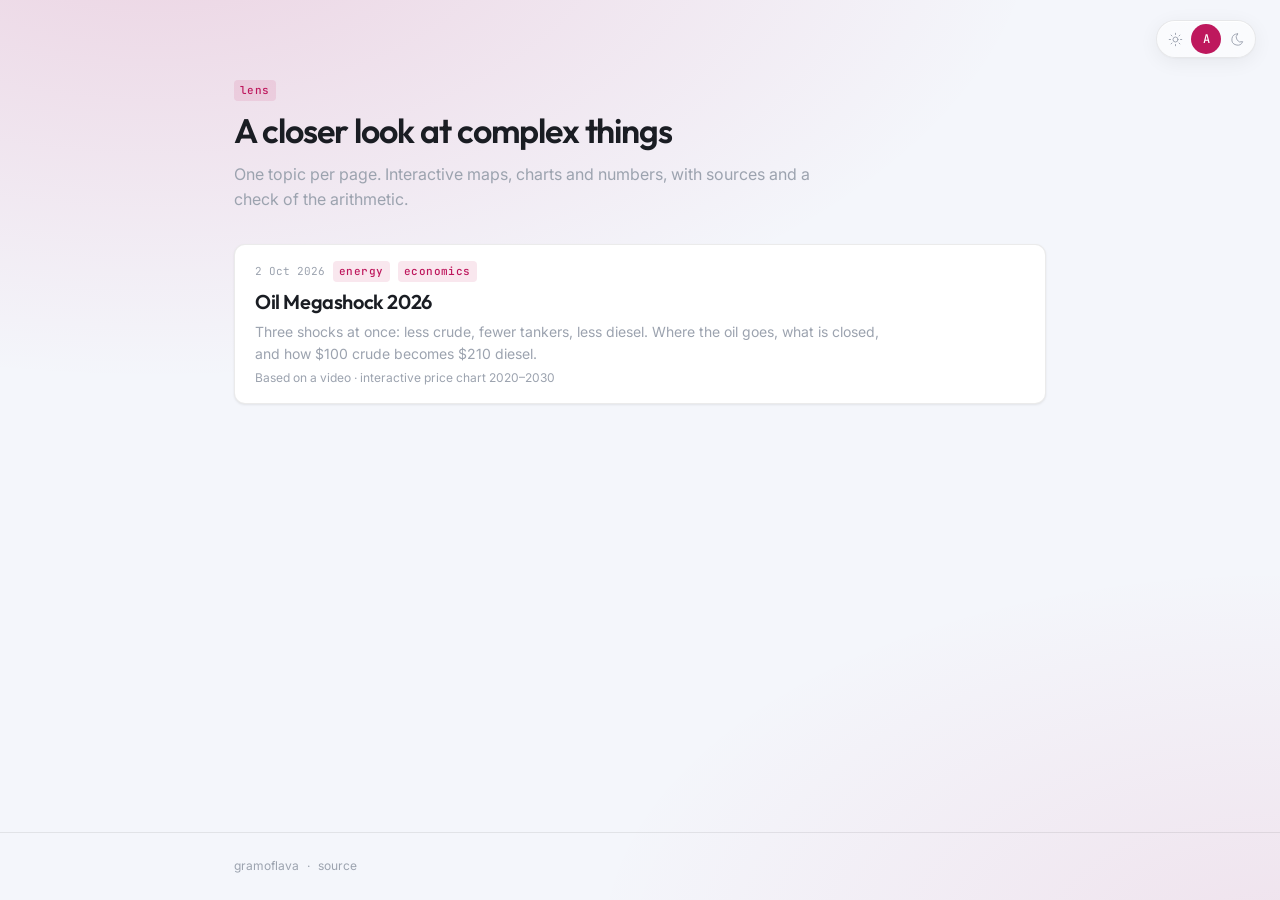
==== index.html @ 9ac38fe0 "feat: start lens with oil megashock 2026" ====
<!DOCTYPE html>
<html lang="en" data-accent="lens">

<head>
  <meta charset="UTF-8">
  <meta name="viewport" content="width=device-width, initial-scale=1.0">
  <meta name="color-scheme" content="light dark">
  <meta name="description" content="Interactive one-page breakdowns of complex topics">
  <meta property="og:title" content="lens · gramoflava">
  <meta property="og:description" content="Interactive one-page breakdowns of complex topics">
  <meta property="og:url" content="https://lens.gramoflava.xyz">
  <title>lens.gramoflava.xyz</title>
  <link rel="icon" href="favicon.svg" type="image/svg+xml">

  <script>
    (function () {
      var t = null;
      try { t = localStorage.getItem('theme'); } catch (e) { }
      if (t === 'light') document.documentElement.classList.add('theme-light');
      else if (t === 'dark') document.documentElement.classList.add('theme-dark');
    })();
  </script>

  <link rel="preconnect" href="https://fonts.googleapis.com">
  <link rel="preconnect" href="https://fonts.gstatic.com" crossorigin>
  <link
    href="https://fonts.googleapis.com/css2?family=Inter:wght@400;500;600&amp;family=JetBrains+Mono:wght@400;500&amp;family=Outfit:wght@400;500;600&amp;display=swap"
    rel="stylesheet">
  <link rel="stylesheet" href="gramofdesign/gramof.css">
  <link rel="stylesheet" href="lens.css">
  <script defer src="gramofdesign/theme.js"></script>
</head>

<body>

  <div class="theme-wrap">
    <div class="segmented segmented--icon" role="group" aria-label="Color theme" data-theme-switch>
      <button class="segmented__btn" type="button" data-theme="light" aria-label="Light" title="Light" aria-pressed="false">
        <svg class="icon" viewBox="0 0 24 24" aria-hidden="true">
          <circle cx="12" cy="12" r="4"></circle>
          <path d="M6.343 17.657l-1.414 1.414M6.343 6.343L4.929 4.929M17.657 6.343l1.414 -1.414M17.657 17.657l1.414 1.414M12 20v2M12 2v2M20 12h2M2 12h2"></path>
        </svg>
      </button>
      <button class="segmented__btn" type="button" data-theme="auto" aria-label="Auto" title="Auto" aria-pressed="false">
        <span>A</span>
      </button>
      <button class="segmented__btn" type="button" data-theme="dark" aria-label="Dark" title="Dark" aria-pressed="false">
        <svg class="icon" viewBox="0 0 24 24" aria-hidden="true">
          <path d="M12 3h.393a7.5 7.5 0 0 0 7.92 12.446A9 9 0 1 1 12 2.992z"></path>
        </svg>
      </button>
    </div>
  </div>

  <header class="hero">
    <div class="container">
      <span class="tag">lens</span>
      <h1>A closer look at complex things</h1>
      <p class="lede">One topic per page. Interactive maps, charts and numbers, with sources and a check of the arithmetic.</p>
    </div>
  </header>

  <main class="container">
    <!--
      Add a new page: put the .html file in the repo root,
      then copy one <li> below and put it at the top (newest first).
    -->
    <ol class="entries">
      <li>
        <a class="entry solid" href="oilmegashock26.html">
          <span class="entry__meta">
            <time datetime="2026-10-02">2 Oct 2026</time>
            <span class="tag">energy</span>
            <span class="tag">economics</span>
          </span>
          <span class="entry__title">Oil Megashock 2026</span>
          <span class="entry__desc">Three shocks at once: less crude, fewer tankers, less diesel. Where the oil goes, what is closed, and how $100 crude becomes $210 diesel.</span>
          <span class="entry__src">Based on a video · interactive price chart 2020–2030</span>
        </a>
      </li>
    </ol>
  </main>

  <footer class="site-footer">
    <div class="container">
      <a href="https://whois.gramoflava.xyz">gramoflava</a>
      <span>·</span>
      <a href="https://github.com/gramoflava/lens">source</a>
    </div>
  </footer>

</body>

</html>
---- gramofdesign/gramof.css ----
/* ============================================================================
   gramof design — shared design language
   One family, five products. Shared bones, per-project accent hue.

   Bones derive from whois (cleanest light/dark story).
   Glass surfaces derive from novaos, calmed for everyday use.
   Chart tokens derive from grainofrain.

   Usage:
     <link rel="stylesheet" href="gramofdesign/gramof.css">
     <html data-accent="grainofrain">        <- picks the accent hue
     <html class="theme-dark">               <- explicit theme (see theme.js)
   ========================================================================== */

/* ── Reset ───────────────────────────────────────────────────────────────── */

*, *::before, *::after { box-sizing: border-box; margin: 0; padding: 0; }

html {
  -webkit-font-smoothing: antialiased;
  -moz-osx-font-smoothing: grayscale;
}

/* ── Tokens: scale, type, motion (theme-independent) ─────────────────────── */

:root {
  /* Type */
  --font-sans:    'Inter', -apple-system, BlinkMacSystemFont, 'Segoe UI', sans-serif;
  --font-display: 'Outfit', 'Inter', -apple-system, sans-serif;
  --font-mono: 'JetBrains Mono', ui-monospace, SFMono-Regular, Menlo, monospace;

  --text-2xs: 10px;
  --text-xs:  11px;
  --text-sm:  12px;
  --text-md:  14px;   /* base — one density across all five projects */
  --text-lg:  16px;
  --text-xl:  20px;
  --text-2xl: 26px;
  --text-3xl: 34px;

  --leading-tight: 1.2;
  --leading-body:  1.55;

  /* Space — 4px grid */
  --space-1: 4px;
  --space-2: 8px;
  --space-3: 10px;   /* 1b: the workspace gap */
  --space-4: 16px;
  --space-5: 20px;
  --space-6: 24px;
  --space-8: 32px;
  --space-10: 40px;
  --space-12: 48px;

  /* Content widths */
  --content-narrow: 860px;
  --content-wide: 1140px;

  /* Radius */
  --radius-none: 0;
  --radius-xs:   4px;
  --radius-sm:   7px;
  --radius-md:   11px;   /* cards inside panels (lg - 5) */
  --radius-lg:   16px;   /* panels, glass chrome */
  --radius-xl:   22px;
  --radius-pill: 999px;

  /* Motion */
  --ease-out:    cubic-bezier(0.16, 1, 0.3, 1);
  --ease-smooth: cubic-bezier(0.4, 0, 0.2, 1);
  --ease-spring: cubic-bezier(0.175, 0.885, 0.32, 1.275);
  --dur-fast: 120ms;
  --dur-base: 200ms;
  --dur-slow: 200ms;

  /* Glass — the single knob. Tools use --blur-panel; novaos raises it. */
  --blur-panel: 40px;
  --blur-bar:   40px;

  /* Chart categorical palette — verbatim from grainofrain, theme-agnostic */
  --chart-1: #1E88E5;
  --chart-2: #FB8C00;
  --chart-3: #8E24AA;
  --chart-4: #00ACC1;
  --chart-5: #E53935;
  --chart-6: #43A047;
  --chart-7: #F9A825;
  --chart-8: #3949AB;
  --chart-temp-max: #EF5350;
  --chart-temp-mean: #0D47A1;
  --chart-temp-min: #1E88E5;
  --chart-norm: #616161;

  /* Canvas annotation palette. The eight family colours are aliases so
     glassbox boxes and data charts speak the same colour language. */
  --palette-grey:    #8e8e93;
  --palette-red:     var(--chart-5);
  --palette-crimson: #c9184a;
  --palette-rose:    #f4718b;
  --palette-pink:    #ff2d92;
  --palette-fuchsia: #d926d9;
  --palette-purple:  var(--chart-3);
  --palette-violet:  #7b61ff;
  --palette-indigo:  var(--chart-8);
  --palette-blue:    var(--chart-1);
  --palette-azure:   #2f80ed;
  --palette-sky:     #56ccf2;
  --palette-cyan:    var(--chart-4);
  --palette-teal:    #14b8a6;
  --palette-emerald: #10b981;
  --palette-green:   var(--chart-6);
  --palette-lime:    #8bc34a;
  --palette-olive:   #7a8b3c;
  --palette-yellow:  var(--chart-7);
  --palette-amber:   #ffb020;
  --palette-orange:  var(--chart-2);
  --palette-coral:   #ff7a5c;
  --palette-sienna:  #c1653a;
  --palette-brown:   #8b5e34;
  --palette-sand:    #c2a37a;
  --palette-khaki:   #9a8c5c;
  --palette-mint:    #6ee7b7;
  --palette-plum:    #8e4585;
  --palette-mauve:   #b08bbb;
  --palette-slate:   #64748b;
  --palette-steel:   #4a6572;
  --palette-denim:   #3b5a86;
  --palette-ink:     #2c2c54;
}

/* ── Tokens: light theme (default) ───────────────────────────────────────── */

:root,
html.theme-light {
  color-scheme: light;

  --bg:            #f4f6fb;
  --bg-alt:        #f0f2f6;
  --surface:       #ffffff;
  --surface-sunk:  rgba(0, 0, 0, 0.03);

  /* Glass: translucent surface + backdrop-filter + specular top edge */
  --glass:         rgba(255, 255, 255, 0.55);
  --glass-hover:   rgba(255, 255, 255, 0.78);
  --glass-active:  rgba(255, 255, 255, 0.94);
  --glass-edge:    inset 0 1px 0 rgba(255, 255, 255, 0.95);

  --line:          rgba(0, 0, 0, 0.08);
  --line-strong:   rgba(0, 0, 0, 0.14);

  --text:           #1a1d23;
  --text-secondary: #4b5563;
  --text-muted:     #9ca3af;
  --text-on-accent: #ffffff;

  --shadow-sm:    0 1px 3px rgba(0, 0, 0, 0.05), 0 1px 2px rgba(0, 0, 0, 0.03);
  --shadow-md:    0 4px 20px rgba(0, 0, 0, 0.06), 0 1px 2px rgba(0, 0, 0, 0.03);
  --shadow-lg:    0 12px 40px rgba(0, 0, 0, 0.10), 0 2px 6px rgba(0, 0, 0, 0.04);
  --shadow-hover: 0 8px 28px rgba(0, 0, 0, 0.11), 0 2px 6px rgba(0, 0, 0, 0.05);

  --danger:  #d70015;
  --warn:    #b25000;
  --success: #0f7b3d;

  --chart-grid:       rgba(0, 0, 0, 0.06);
  --chart-axis:       #cbd5e1;
  --chart-axis-label: #64748b;
  --tooltip-bg:       #ffffff;
  --tooltip-line:     #e2e8f0;
  --tooltip-text:     #0f172a;
}

/* ── Tokens: dark theme ──────────────────────────────────────────────────── */

@media (prefers-color-scheme: dark) {
  :root:not(.theme-light):not(.theme-dark) {
    color-scheme: dark;

    --bg:            #0b0d12;
    --bg-alt:        #101318;
    --surface:       #161921;
    --surface-sunk:  rgba(255, 255, 255, 0.05);

    --glass:         rgba(20, 23, 31, 0.50);
    --glass-hover:   rgba(30, 34, 44, 0.72);
    --glass-active:  rgba(38, 43, 55, 0.88);
    --glass-edge:    inset 0 1px 0 rgba(255, 255, 255, 0.08);

    --line:          rgba(255, 255, 255, 0.08);
    --line-strong:   rgba(255, 255, 255, 0.16);

    --text:           #e8eaf0;
    --text-secondary: #9ca3af;
    --text-muted:     #6b7280;
    --text-on-accent: #ffffff;

    --shadow-sm:    0 1px 3px rgba(0, 0, 0, 0.35);
    --shadow-md:    0 4px 20px rgba(0, 0, 0, 0.42);
    --shadow-lg:    0 12px 40px rgba(0, 0, 0, 0.55);
    --shadow-hover: 0 8px 28px rgba(0, 0, 0, 0.5);

    --danger:  #ff453a;
    --warn:    #ffa53a;
    --success: #30d158;

    --chart-grid:       rgba(255, 255, 255, 0.07);
    --chart-axis:       #334155;
    --chart-axis-label: #9ca3af;
    --tooltip-bg:       #1c1f27;
    --tooltip-line:     #333a48;
    --tooltip-text:     #e8eaf0;
  }
}

html.theme-dark {
  color-scheme: dark;

  --bg:            #0b0d12;
  --bg-alt:        #101318;
  --surface:       #161921;
  --surface-sunk:  rgba(255, 255, 255, 0.05);

  --glass:         rgba(20, 23, 31, 0.50);
  --glass-hover:   rgba(30, 34, 44, 0.72);
  --glass-active:  rgba(38, 43, 55, 0.88);
  --glass-edge:    inset 0 1px 0 rgba(255, 255, 255, 0.08);

  --line:          rgba(255, 255, 255, 0.08);
  --line-strong:   rgba(255, 255, 255, 0.16);

  --text:           #e8eaf0;
  --text-secondary: #9ca3af;
  --text-muted:     #6b7280;
  --text-on-accent: #ffffff;

  --shadow-sm:    0 1px 3px rgba(0, 0, 0, 0.35);
  --shadow-md:    0 4px 20px rgba(0, 0, 0, 0.42);
  --shadow-lg:    0 12px 40px rgba(0, 0, 0, 0.55);
  --shadow-hover: 0 8px 28px rgba(0, 0, 0, 0.5);

  --danger:  #ff453a;
  --warn:    #ffa53a;
  --success: #30d158;

  --chart-grid:       rgba(255, 255, 255, 0.07);
  --chart-axis:       #334155;
  --chart-axis-label: #9ca3af;
  --tooltip-bg:       #1c1f27;
  --tooltip-line:     #333a48;
  --tooltip-text:     #e8eaf0;
}

/* ── Accent hues ─────────────────────────────────────────────────────────────
   Shared bones, distinct accent per product. Every hue sits at the same
   perceptual lightness/chroma so components behave identically across sites.
   -------------------------------------------------------------------------- */

:root                      { --accent: #2563eb; --accent-hover: #1d4ed8; }
:root[data-accent='whois']       { --accent: #2563eb; --accent-hover: #1d4ed8; }
:root[data-accent='grainofrain'] { --accent: #0d7d74; --accent-hover: #0a6560; }
:root[data-accent='glassbox']    { --accent: #6d3ce0; --accent-hover: #5b2fc4; }
:root[data-accent='hexports']    { --accent: #c2410c; --accent-hover: #9f3509; }
:root[data-accent='novaos']      { --accent: #4f46e5; --accent-hover: #4338ca; }

@media (prefers-color-scheme: dark) {
  :root:not(.theme-light):not(.theme-dark)                      { --accent: #3b82f6; --accent-hover: #60a5fa; }
  :root:not(.theme-light):not(.theme-dark)[data-accent='whois']       { --accent: #3b82f6; --accent-hover: #60a5fa; }
  :root:not(.theme-light):not(.theme-dark)[data-accent='grainofrain'] { --accent: #2dd4bf; --accent-hover: #5eead4; }
  :root:not(.theme-light):not(.theme-dark)[data-accent='glassbox']    { --accent: #a78bfa; --accent-hover: #c4b5fd; }
  :root:not(.theme-light):not(.theme-dark)[data-accent='hexports']    { --accent: #fb923c; --accent-hover: #fdba74; }
  :root:not(.theme-light):not(.theme-dark)[data-accent='novaos']      { --accent: #818cf8; --accent-hover: #a5b4fc; }
}

html.theme-dark                      { --accent: #3b82f6; --accent-hover: #60a5fa; }
html.theme-dark[data-accent='whois']       { --accent: #3b82f6; --accent-hover: #60a5fa; }
html.theme-dark[data-accent='grainofrain'] { --accent: #2dd4bf; --accent-hover: #5eead4; }
html.theme-dark[data-accent='glassbox']    { --accent: #a78bfa; --accent-hover: #c4b5fd; }
html.theme-dark[data-accent='hexports']    { --accent: #fb923c; --accent-hover: #fdba74; }
html.theme-dark[data-accent='novaos']      { --accent: #818cf8; --accent-hover: #a5b4fc; }

/* Derived accent washes — always in terms of the live --accent. */
:root {
  --accent-soft:  color-mix(in srgb, var(--accent) 10%, transparent);
  --accent-mid:   color-mix(in srgb, var(--accent) 18%, transparent);
  --accent-ring:  color-mix(in srgb, var(--accent) 28%, transparent);
}

/* ── Base ────────────────────────────────────────────────────────────────── */

/* Accent wash — 1b. A static, two-lobe accent haze so glass has something to
   refract. No animation: the cosmos (expressive tier) is the only moving one. */
body {
  background-image:
    radial-gradient(120% 90% at 12% -10%, var(--wash-1), transparent 58%),
    radial-gradient(90% 70% at 100% 105%, var(--wash-2), transparent 60%);
  background-attachment: fixed;
}

:root, html.theme-light {
  --wash-1: color-mix(in srgb, var(--accent) 16%, transparent);
  --wash-2: color-mix(in srgb, var(--accent) 9%, transparent);
}
@media (prefers-color-scheme: dark) {
  :root:not(.theme-light):not(.theme-dark) {
    --wash-1: color-mix(in srgb, var(--accent) 20%, transparent);
    --wash-2: color-mix(in srgb, var(--accent) 12%, transparent);
  }
}
html.theme-dark {
  --wash-1: color-mix(in srgb, var(--accent) 20%, transparent);
  --wash-2: color-mix(in srgb, var(--accent) 12%, transparent);
}

body {
  font-family: var(--font-sans);
  font-size: var(--text-md);
  line-height: var(--leading-body);
  color: var(--text);
  background-color: var(--bg);
  transition: background var(--dur-base) ease, color var(--dur-base) ease;
}

a { color: var(--accent); text-decoration: none; }
a:hover { color: var(--accent-hover); text-decoration: underline; }

h1, .h1 { font-family: var(--font-display); font-size: var(--text-2xl); font-weight: 600; letter-spacing: -0.03em; line-height: var(--leading-tight); }
h2, .h2 { font-family: var(--font-display); font-size: var(--text-xl); font-weight: 600; letter-spacing: -0.02em; line-height: var(--leading-tight); }
h3, .h3 { font-family: var(--font-display); font-size: var(--text-lg); font-weight: 600; letter-spacing: -0.01em; }

.eyebrow {
  font-family: var(--font-mono);
  font-size: var(--text-xs);
  font-weight: 500;
  text-transform: uppercase;
  letter-spacing: 0.08em;
  color: var(--text-muted);
}

.hint  { font-size: var(--text-sm); color: var(--text-muted); line-height: 1.5; }
.mono  { font-family: var(--font-mono); }

/* Monospace accent tag — from whois, the family's signature label */
.tag {
  display: inline-block;
  font-family: var(--font-mono);
  font-size: var(--text-xs);
  font-weight: 500;
  letter-spacing: 0.04em;
  color: var(--accent);
  background: var(--accent-soft);
  padding: 0.2em 0.55em;
  border-radius: var(--radius-xs);
  white-space: nowrap;
}

/* ── Surfaces ────────────────────────────────────────────────────────────── */

/* .glass — the family's primary container. Panels, cards, bars, dialogs. */
.glass {
  background: var(--glass);
  border: 1px solid var(--line);
  border-radius: var(--radius-lg);
  box-shadow: var(--shadow-md), var(--glass-edge);
  backdrop-filter: blur(var(--blur-panel)) saturate(1.4);
  -webkit-backdrop-filter: blur(var(--blur-panel)) saturate(1.4);
}

/* .solid — opaque card for content that sits *inside* a glass panel.
   Never stack glass on glass; nest solid inside glass. */
.solid {
  background: var(--surface);
  border: 1px solid var(--line);
  border-radius: var(--radius-md);
  box-shadow: var(--shadow-sm);
}

.sunk {
  background: var(--surface-sunk);
  border-radius: var(--radius-md);
}

/* ── App shell: glass top bar + optional glass side inspector ────────────── */

.app {
  height: 100dvh;
  display: flex;
  flex-direction: column;
  overflow: hidden;
}

.appbar {
  flex: 0 0 auto;
  display: flex;
  align-items: center;
  gap: var(--space-2);
  padding: var(--space-2) var(--space-3);
  background: var(--glass);
  border-bottom: 1px solid var(--line);
  box-shadow: var(--glass-edge);
  backdrop-filter: blur(var(--blur-bar)) saturate(1.4);
  -webkit-backdrop-filter: blur(var(--blur-bar)) saturate(1.4);
  flex-wrap: wrap;
  z-index: 100;
}

.brand {
  display: flex;
  align-items: center;
  gap: var(--space-2);
  font-weight: 600;
  font-size: var(--text-md);
  letter-spacing: -0.02em;
  margin-right: var(--space-1);
}

.appbar__sep    { width: 1px; height: 20px; background: var(--line-strong); margin: 0 2px; }
.appbar__spacer { flex: 1 1 auto; }

.workspace {
  flex: 1 1 auto;
  display: grid;
  grid-template-columns: minmax(0, 1fr) 340px;
  gap: var(--space-3);
  padding: var(--space-3);
  min-height: 0;
}

.workspace--plain { grid-template-columns: minmax(0, 1fr); }

.stage { display: flex; flex-direction: column; gap: var(--space-2); min-width: 0; min-height: 0; }

.inspector {
  background: var(--glass);
  border: 1px solid var(--line);
  border-radius: var(--radius-lg);
  box-shadow: var(--shadow-md), var(--glass-edge);
  backdrop-filter: blur(var(--blur-panel)) saturate(1.4);
  -webkit-backdrop-filter: blur(var(--blur-panel)) saturate(1.4);
  overflow-y: auto;
  min-height: 0;
  padding: var(--space-2);
}

/* ── Responsive: tablet ──────────────────────────────────────────────────────
   The inspector stops being a column and becomes the next thing down the page.
   -------------------------------------------------------------------------- */

@media (max-width: 900px) {
  .app { height: auto; min-height: 100dvh; overflow: visible; }
  .workspace { grid-template-columns: minmax(0, 1fr); }
  .stage { min-height: 52dvh; }
  .inspector { overflow: visible; min-height: 0; }
}

/* ── Responsive: phone ───────────────────────────────────────────────────────
   Three moves, in order of importance:
     1. the app bar splits into an identity row and a scrolling control row
     2. mode switching leaves the bar and becomes a bottom tab bar
     3. the inspector becomes a bottom sheet
   -------------------------------------------------------------------------- */

@media (max-width: 640px) {
  .appbar {
    padding: var(--space-2) var(--space-3);
    gap: var(--space-2);
    position: sticky;
    top: 0;
  }
  .appbar__sep { display: none; }
  .workspace { padding: var(--space-2); gap: var(--space-2); }

  /* Anything the bar can shed on a phone */
  .hide-narrow { display: none !important; }
  .only-narrow { display: revert; }

  /* Stage grows, page scrolls */
  .stage { min-height: 46dvh; }

  /* Inspector as a sheet, pinned to the bottom of the viewport */
  .inspector--sheet {
    position: fixed;
    left: 0; right: 0; bottom: 0;
    z-index: 200;
    max-height: 72dvh;
    overflow-y: auto;
    border-radius: var(--radius-xl) var(--radius-xl) 0 0;
    border-left: 0; border-right: 0; border-bottom: 0;
    box-shadow: var(--shadow-lg), var(--glass-edge);
    padding-bottom: max(var(--space-4), env(safe-area-inset-bottom));
    transform: translateY(calc(100% - 52px));
    transition: transform var(--dur-slow) var(--ease-out);
  }
  .inspector--sheet[data-open] { transform: translateY(0); }
  .inspector--sheet::before {
    content: '';
    position: sticky;
    top: 0;
    display: block;
    width: 38px; height: 4px;
    margin: 6px auto 10px;
    border-radius: var(--radius-pill);
    background: var(--line-strong);
  }

  /* Two-up stat grids instead of four */
  .stat { padding: var(--space-2); }
  .stat__value { font-size: var(--text-lg); }
}

.only-narrow { display: none; }

/* Horizontal scroller for toolbars and segmented rows that can't wrap.
   Wrap the row, don't restyle it. */
.scroller {
  display: flex;
  align-items: center;
  gap: var(--space-2);
  min-width: 0;
  overflow-x: auto;
  overscroll-behavior-x: contain;
  scrollbar-width: none;
  -webkit-overflow-scrolling: touch;
  margin: 0 calc(-1 * var(--space-3));
  padding: 0 var(--space-3);
}
.scroller::-webkit-scrollbar { display: none; }
.scroller > * { flex: 0 0 auto; }

/* Bottom tab bar — replaces in-bar mode segments on phones.
   Glass, like the top bar; icons over labels; safe-area aware. */
.tabbar {
  position: fixed;
  left: 0; right: 0; bottom: 0;
  z-index: 190;
  display: none;
  align-items: stretch;
  background: var(--glass);
  border-top: 1px solid var(--line);
  box-shadow: var(--glass-edge);
  backdrop-filter: blur(var(--blur-bar)) saturate(1.4);
  -webkit-backdrop-filter: blur(var(--blur-bar)) saturate(1.4);
  padding-bottom: env(safe-area-inset-bottom);
}
.tabbar__btn {
  flex: 1 1 0;
  min-height: 52px;
  display: flex;
  flex-direction: column;
  align-items: center;
  justify-content: center;
  gap: 3px;
  padding: 6px 2px;
  border: 0;
  background: transparent;
  color: var(--text-muted);
  font-size: var(--text-xs);
  font-weight: 500;
  cursor: pointer;
  transition: color var(--dur-fast) ease;
}
.tabbar__btn[aria-current='page'],
.tabbar__btn.is-active { color: var(--accent); }
.tabbar__btn svg { width: 21px; height: 21px; stroke: currentColor; stroke-width: 1.5; stroke-linecap: round; stroke-linejoin: round; fill: none; }

@media (max-width: 640px) {
  .tabbar { display: flex; }
  /* Room for the tab bar plus a collapsed sheet handle */
  .app { padding-bottom: 104px; }
}

/* Touch: nothing smaller than 44px gets tapped */
@media (hover: none) and (pointer: coarse) {
  .btn, .btn--icon { min-height: 44px; }
  .btn--icon { width: 44px; }
  .segmented__btn { min-height: 44px; padding: 0.5em 1.1em; }
  .segmented--icon .segmented__btn { width: 44px; height: 44px; }
  .switch, .check { min-height: 44px; }
  .switch__track { width: 46px; height: 28px; }
  .switch__track::after { width: 22px; height: 22px; }
  .switch input:checked + .switch__track::after { transform: translateX(18px); }
  .check__box { width: 21px; height: 21px; }
  .check--radio .check__box::after { left: 5.5px; top: 5.5px; width: 8px; height: 8px; }
  .check__box::after { left: 6px; top: 2.5px; width: 6px; height: 11px; }
  .acc > summary { min-height: 44px; padding: 13px 8px; }
  .input, select,
  input[type='text'], input[type='number'], input[type='date'], input[type='search'] {
    min-height: 44px;
  }
  input[type='range'] { height: 44px; }
  input[type='range']::-webkit-slider-thumb { width: 22px; height: 22px; margin-top: -10px; }
}

/* Content pages (whois): the wash and type scale down, nothing else changes */
@media (max-width: 640px) {
  h1, .h1 { font-size: var(--text-xl); }
  dialog {
    max-width: none;
    width: 100vw;
    max-height: 100dvh;
    margin: 0;
    border-radius: 0;
    border: 0;
  }
  .toast { left: var(--space-3); right: var(--space-3); transform: translateY(8px); max-width: none; }
  .toast.is-shown { transform: translateY(0); }
}

/* ── Buttons ─────────────────────────────────────────────────────────────── */

button, select, input, textarea { font: inherit; color: var(--text); }

.btn {
  display: inline-flex;
  align-items: center;
  justify-content: center;
  gap: 6px;
  min-height: 30px;
  padding: 5px 12px;
  border: 1px solid var(--line-strong);
  border-radius: var(--radius-sm);
  background: var(--surface);
  color: var(--text);
  font-size: var(--text-md);
  font-weight: 500;
  cursor: pointer;
  white-space: nowrap;
  transition: background var(--dur-fast) ease, border-color var(--dur-fast) ease,
              box-shadow var(--dur-fast) ease, transform var(--dur-fast) ease;
}
.btn:hover   { background: var(--glass-hover); border-color: var(--line-strong); }
.btn:active  { transform: translateY(0.5px); }
.btn:focus-visible { outline: none; border-color: var(--accent); box-shadow: 0 0 0 3px var(--accent-ring); }

.btn--primary { background: var(--accent); border-color: transparent; color: var(--text-on-accent); }
.btn--primary:hover { background: var(--accent-hover); }

.btn--quiet { background: transparent; border-color: transparent; color: var(--text-secondary); }
.btn--quiet:hover { background: var(--surface-sunk); color: var(--text); }

.btn--danger { color: var(--danger); }
.btn--danger:hover { background: color-mix(in srgb, var(--danger) 10%, transparent); }

.btn--icon { padding: 0; width: 30px; min-height: 30px; }
.btn[disabled] { opacity: 0.4; cursor: default; }

/* ── Segmented control — the family's core "switch" ──────────────────────────
   Also the theme switch (light / auto / dark), verbatim from whois.
   -------------------------------------------------------------------------- */

.segmented {
  display: inline-flex;
  align-items: center;
  gap: 2px;
  padding: 3px;
  background: var(--surface);
  border: 1px solid var(--line);
  border-radius: var(--radius-pill);
  box-shadow: var(--shadow-sm);
}

.segmented__btn {
  min-height: 30px;
  font-family: var(--font-mono);
  font-size: var(--text-sm);
  font-weight: 500;
  letter-spacing: 0.03em;
  line-height: 1.4;
  color: var(--text-muted);
  background: transparent;
  border: none;
  border-radius: var(--radius-pill);
  padding: 0.34em 0.9em;
  cursor: pointer;
  white-space: nowrap;
  transition: color var(--dur-fast), background var(--dur-fast);
}
.segmented__btn:hover { color: var(--text); }
.segmented__btn[aria-pressed='true'],
.segmented__btn.is-active { background: var(--accent); color: var(--text-on-accent); }
.segmented__btn:focus-visible { outline: none; box-shadow: 0 0 0 3px var(--accent-ring); }

/* Square variant for in-toolbar mode switches */
.segmented--square { border-radius: var(--radius-sm); }
.segmented--square .segmented__btn { border-radius: var(--radius-xs); font-family: var(--font-sans); }

/* Icon variant — the theme switch collapses to sun / A / moon.
   Same three segments, same aria-pressed contract, ~102px instead of ~190px. */
.segmented--icon { gap: 1px; }
.segmented--icon .segmented__btn {
  display: inline-flex;
  align-items: center;
  justify-content: center;
  width: 30px; height: 30px;
  padding: 0;
  letter-spacing: 0;
}
.segmented--icon .segmented__btn svg {
  width: 15px; height: 15px;
  stroke: currentColor;
  stroke-width: 1.5;
  stroke-linecap: round;
  stroke-linejoin: round;
  fill: none;
  display: block;
}
/* "A" for auto — a glyph, not a picture of one */
.segmented--icon .segmented__btn span { font-size: var(--text-sm); font-weight: 500; line-height: 1; }

/* ── Toggle switch ───────────────────────────────────────────────────────── */

.switch { min-height: 30px; display: inline-flex; align-items: center; gap: var(--space-2); cursor: pointer; }
.switch input { position: absolute; opacity: 0; width: 0; height: 0; }

.switch__track {
  position: relative;
  width: 38px; height: 22px;
  flex: 0 0 auto;
  background: var(--surface-sunk);
  border: 1px solid var(--line-strong);
  border-radius: var(--radius-pill);
  transition: background var(--dur-base) var(--ease-out), border-color var(--dur-base) var(--ease-out);
}
.switch__track::after {
  content: '';
  position: absolute;
  top: 2px; left: 2px;
  width: 16px; height: 16px;
  background: var(--surface);
  border-radius: 50%;
  box-shadow: var(--shadow-sm);
  transition: transform var(--dur-base) var(--ease-spring);
}
.switch input:checked + .switch__track { background: var(--accent); border-color: transparent; }
.switch input:checked + .switch__track::after { transform: translateX(16px); background: #fff; }
.switch input:focus-visible + .switch__track { box-shadow: 0 0 0 3px var(--accent-ring); }
.switch__label { font-size: var(--text-md); color: var(--text); }

/* ── Checkbox & radio ────────────────────────────────────────────────────── */

.check { min-height: 30px; display: inline-flex; align-items: center; gap: var(--space-2); cursor: pointer; }
.check input { position: absolute; opacity: 0; width: 0; height: 0; }

.check__box {
  width: 17px; height: 17px;
  flex: 0 0 auto;
  border: 1.5px solid var(--line-strong);
  border-radius: var(--radius-xs);
  background: var(--surface);
  position: relative;
  transition: background var(--dur-fast), border-color var(--dur-fast);
}
.check--radio .check__box { border-radius: 50%; }

.check__box::after {
  content: '';
  position: absolute;
  opacity: 0;
  transition: opacity var(--dur-fast) ease;
}
.check__box::after {
  left: 4.5px; top: 1.5px;
  width: 5px; height: 9px;
  border-right: 2px solid #fff;
  border-bottom: 2px solid #fff;
  transform: rotate(40deg);
}
.check--radio .check__box::after {
  left: 4px; top: 4px;
  width: 7px; height: 7px;
  border: 0; border-radius: 50%;
  background: #fff;
  transform: none;
}
.check input:checked + .check__box { background: var(--accent); border-color: transparent; }
.check input:checked + .check__box::after { opacity: 1; }
.check input:focus-visible + .check__box { box-shadow: 0 0 0 3px var(--accent-ring); }

/* ── Inputs ──────────────────────────────────────────────────────────────── */

.field { display: flex; flex-direction: column; gap: var(--space-1); }
.field > label {
  font-size: var(--text-sm);
  font-weight: 500;
  color: var(--text-secondary);
  display: flex; align-items: baseline; gap: var(--space-1);
}
.field__key { font-family: var(--font-mono); font-size: var(--text-2xs); opacity: 0.7; margin-left: auto; }

.input, select, textarea,
input[type='text'], input[type='number'], input[type='date'], input[type='search'] {
  width: 100%;
  padding: 6px 9px;
  border: 1px solid var(--line-strong);
  border-radius: var(--radius-sm);
  background: var(--surface-sunk);
  color: var(--text);
  outline: none;
  transition: background var(--dur-fast), border-color var(--dur-fast), box-shadow var(--dur-fast);
}
.input:focus, select:focus, textarea:focus,
input[type='text']:focus, input[type='number']:focus, input[type='date']:focus, input[type='search']:focus {
  background: var(--surface);
  border-color: var(--accent);
  box-shadow: 0 0 0 3px var(--accent-ring);
}
textarea { resize: vertical; min-height: 60px; line-height: 1.45; }
select { width: auto; background: var(--surface); }

/* Range */
input[type='range'] {
  -webkit-appearance: none;
  appearance: none;
  width: 100%;
  height: 30px;
  background: transparent;
  cursor: pointer;
}
input[type='range']::-webkit-slider-runnable-track {
  height: 4px;
  border-radius: 2px;
  background: var(--surface-sunk);
  border: 1px solid var(--line);
}
input[type='range']::-webkit-slider-thumb {
  -webkit-appearance: none;
  appearance: none;
  margin-top: -7px;
  width: 16px; height: 16px;
  border-radius: 50%;
  background: var(--surface);
  border: 1.5px solid var(--accent);
  box-shadow: var(--shadow-sm);
}
input[type='range']::-moz-range-track {
  height: 4px; border-radius: 2px;
  background: var(--surface-sunk); border: 1px solid var(--line);
}
input[type='range']::-moz-range-thumb {
  width: 15px; height: 15px; border-radius: 50%;
  background: var(--surface); border: 1.5px solid var(--accent);
}
.range-ticks {
  display: flex; justify-content: space-between;
  font-family: var(--font-mono);
  font-size: var(--text-2xs);
  color: var(--text-muted);
}

/* ── Accordion disclosure (glassbox's inspector pattern) ─────────────────── */

.acc { border-bottom: 1px solid var(--line); }
.acc:last-child { border-bottom: 0; }

.acc > summary {
  cursor: pointer;
  padding: 9px 8px;
  font-family: var(--font-display);
  font-weight: 600;
  font-size: var(--text-md);
  list-style: none;
  display: flex;
  align-items: center;
  gap: 7px;
  user-select: none;
  border-radius: var(--radius-sm);
}
.acc > summary:hover { background: var(--surface-sunk); }
.acc > summary::-webkit-details-marker { display: none; }
.acc > summary::before {
  content: '';
  width: 5px; height: 5px;
  flex: 0 0 auto;
  margin-left: 2px;
  border-right: 1.5px solid var(--text-muted);
  border-bottom: 1.5px solid var(--text-muted);
  transform: rotate(-45deg);
  transition: transform var(--dur-fast) ease;
}
.acc[open] > summary::before { transform: rotate(45deg); }
.acc__body { padding: 2px 8px 12px; display: flex; flex-direction: column; gap: var(--space-3); }

.count {
  margin-left: auto;
  font-family: var(--font-mono);
  font-size: var(--text-2xs);
  font-weight: 500;
  color: var(--text-muted);
  background: var(--surface-sunk);
  border-radius: var(--radius-pill);
  padding: 1px 7px;
}

/* ── Icons ───────────────────────────────────────────────────────────────────
   Tabler Icons everywhere (24px grid, 1.5 stroke, currentColor).
   novaos keeps its custom geometric set for app marks only.
   -------------------------------------------------------------------------- */

.icon {
  width: 18px; height: 18px;
  flex: 0 0 auto;
  stroke: currentColor;
  stroke-width: 1.5;
  stroke-linecap: round;
  stroke-linejoin: round;
  fill: none;
}
.icon--sm { width: 15px; height: 15px; }
.icon--lg { width: 22px; height: 22px; }
.icon--xl { width: 28px; height: 28px; }

/* ── Dialog ──────────────────────────────────────────────────────────────── */

dialog {
  border: 1px solid var(--line-strong);
  border-radius: var(--radius-xl);
  background: var(--surface);
  color: var(--text);
  box-shadow: var(--shadow-lg);
  padding: 0;
  max-width: 520px;
  width: calc(100vw - 40px);
}
dialog::backdrop { background: rgba(0, 0, 0, 0.35); backdrop-filter: blur(4px); }
.dlg__head { padding: 16px 18px 0; font-weight: 600; font-size: var(--text-lg); letter-spacing: -0.02em; }
.dlg__body { padding: 12px 18px; display: flex; flex-direction: column; gap: var(--space-3); }
.dlg__foot { padding: 12px 18px 16px; display: flex; gap: var(--space-2); justify-content: flex-end; align-items: center; }

/* ── Toast ───────────────────────────────────────────────────────────────── */

.toast {
  position: fixed;
  bottom: 18px; left: 50%;
  transform: translateX(-50%) translateY(8px);
  padding: 8px 16px;
  border-radius: var(--radius-pill);
  background: var(--glass);
  border: 1px solid var(--line-strong);
  box-shadow: var(--shadow-md), var(--glass-edge);
  backdrop-filter: blur(var(--blur-panel));
  -webkit-backdrop-filter: blur(var(--blur-panel));
  opacity: 0;
  pointer-events: none;
  transition: opacity var(--dur-base) ease, transform var(--dur-base) var(--ease-out);
  z-index: 1000;
}
.toast.is-shown { opacity: 1; transform: translateX(-50%) translateY(0); }
.toast.is-error { border-color: var(--danger); color: var(--danger); }

/* ── Stats table (from grainofrain) ──────────────────────────────────────────
   Dense metric readout for the inspector. One label column plus one value
   column per entity. Labels carry the metric's tooltip; values are mono and
   right-aligned so units line up down the column.
   -------------------------------------------------------------------------- */

.stats { display: flex; flex-direction: column; gap: var(--space-2); }
.stats__head,
.stats__row {
  display: grid;
  grid-template-columns: auto repeat(var(--stats-cols, 1), 1fr);
  align-items: baseline;
  gap: var(--space-2);
}
.stats__head {
  padding: 0 8px 6px;
  border-bottom: 1px solid var(--line);
}
.stats__head span:not(:first-child) {
  font-size: var(--text-sm);
  font-weight: 600;
  text-align: right;
}
.stats__row {
  padding: 4px 8px;
  border-radius: var(--radius-xs);
}
/* Zebra, not rules — 16 rows of hairlines is noise */
.stats__row:nth-child(even) { background: var(--surface-sunk); }
.stats__label {
  font-family: var(--font-mono);
  font-size: var(--text-xs);
  color: var(--text-secondary);
  min-width: 74px;
}
.stats__value {
  font-family: var(--font-mono);
  font-size: var(--text-sm);
  text-align: right;
}
.stats__note { font-family: var(--font-mono); font-size: var(--text-xs); color: var(--text-muted); padding: 2px 8px 0; }

/* Value columns tint to their series colour in the header only, so the table
   stays readable while still keying to the chart. */
.stats__head .is-c1 { color: var(--chart-1); }
.stats__head .is-c2 { color: var(--chart-2); }
.stats__head .is-c3 { color: var(--chart-3); }

/* ── Paired export: copy and download always travel together ─────────────────
   RULE: anywhere the user can download an image, they can also copy it to the
   clipboard. Copy comes first (it is the more common intent), download second.
   Use .btn-pair for a segmented pair of icon buttons, or two .btn siblings
   when the actions need labels.
   -------------------------------------------------------------------------- */

.btn-pair {
  display: inline-flex;
  align-items: center;
  gap: 1px;
  padding: 3px;
  background: var(--surface);
  border: 1px solid var(--line);
  border-radius: var(--radius-md);
}
.btn-pair > button {
  display: inline-flex;
  align-items: center;
  justify-content: center;
  gap: 6px;
  min-width: 32px;
  min-height: 30px;
  padding: 0 8px;
  border: 0;
  border-radius: var(--radius-sm);
  background: transparent;
  color: var(--text-secondary);
  font-size: var(--text-sm);
  font-weight: 500;
  cursor: pointer;
  transition: background var(--dur-fast) ease, color var(--dur-fast) ease;
}
.btn-pair > button:hover { background: var(--surface-sunk); color: var(--text); }
.btn-pair > button:focus-visible { outline: none; box-shadow: 0 0 0 3px var(--accent-ring); }

@media (hover: none) and (pointer: coarse) {
  .btn-pair > button { min-width: 44px; min-height: 44px; }
}

/* ── Stat card (from hexports) ───────────────────────────────────────────── */

.stat {
  background: var(--surface);
  border: 1px solid var(--line);
  border-radius: var(--radius-md);
  box-shadow: var(--shadow-sm);
  padding: var(--space-3);
  display: flex; flex-direction: column; gap: 2px;
}
.stat__label { font-family: var(--font-mono); font-size: var(--text-xs); text-transform: uppercase; letter-spacing: 0.06em; color: var(--text-muted); }
.stat__value { font-family: var(--font-display); font-size: var(--text-xl); font-weight: 600; letter-spacing: -0.02em; color: var(--text); }
.stat__delta { font-size: var(--text-sm); color: var(--text-secondary); }

/* ── Expressive tier: novaos only ───────────────────────────────────────────
   Same tokens, dialled up. Set on <html data-tier="expressive">.
   Nothing else in the family opts in.
   -------------------------------------------------------------------------- */

:root[data-tier='expressive'] {
  --font-sans: 'Outfit', 'Inter', -apple-system, sans-serif;
  --dur-slow: 380ms;
  --blur-panel: 56px;
  --blur-bar:   56px;
  --radius-lg:  20px;
  --radius-xl:  26px;
  --glass:        rgba(20, 20, 25, 0.40);
  --glass-hover:  rgba(30, 30, 35, 0.50);
  --glass-active: rgba(40, 40, 45, 0.60);
  --shadow-lg: 0 20px 60px rgba(0, 0, 0, 0.7);
}
:root[data-tier='expressive'].theme-light {
  --glass:        rgba(255, 255, 255, 0.55);
  --glass-hover:  rgba(255, 255, 255, 0.72);
  --glass-active: rgba(255, 255, 255, 0.90);
}
@media (prefers-color-scheme: light) {
  :root[data-tier='expressive']:not(.theme-light):not(.theme-dark) {
    --glass:        rgba(255, 255, 255, 0.55);
    --glass-hover:  rgba(255, 255, 255, 0.72);
    --glass-active: rgba(255, 255, 255, 0.90);
  }
}

/* The cosmos replaces the static wash entirely. */
:root[data-tier='expressive'] body { background-image: none; }

/* Cosmic backdrop — expressive tier only. Mount <div class="cosmos"> first
   in <body>. Every other project uses a flat --bg. */
.cosmos { position: fixed; inset: 0; z-index: 0; overflow: hidden; pointer-events: none; background: var(--bg);
  -webkit-mask-image: radial-gradient(ellipse at center, black 40%, transparent 95%);
          mask-image: radial-gradient(ellipse at center, black 40%, transparent 95%); }
.cosmos__blob { position: absolute; filter: blur(120px); opacity: 0.5; border-radius: 50%;
  animation: cosmos-drift 20s infinite alternate var(--ease-smooth); }
.cosmos__blob--1 { width: 60vw; height: 60vw; background: var(--accent); top: -10vw; left: -10vw; }
.cosmos__blob--2 { width: 50vw; height: 50vw; background: #ec4899; bottom: -10vw; right: -10vw; animation-delay: -5s; }
.cosmos__blob--3 { width: 40vw; height: 40vw; background: #10b981; top: 30vh; left: 30vw; animation-delay: -10s; }
@keyframes cosmos-drift {
  0%   { transform: translate(0, 0) scale(1); }
  50%  { transform: translate(10vw, 5vh) scale(1.1); }
  100% { transform: translate(-5vw, 15vh) scale(0.9); }
}
.theme-light .cosmos__blob { opacity: 0.26; }
@media (prefers-color-scheme: light) {
  :root:not(.theme-dark) .cosmos__blob { opacity: 0.26; }
}

/* ── Reduced motion ──────────────────────────────────────────────────────── */

@media (prefers-reduced-motion: reduce) {
  *, *::before, *::after {
    animation-duration: 0.01ms !important;
    animation-iteration-count: 1 !important;
    transition-duration: 0.01ms !important;
  }
}
---- lens.css ----
/* lens — index layout on top of gramof design */

/* Accent. Move these lines into gramofdesign/gramof.css (accent block) when lens joins the family list. */
:root[data-accent='lens'] { --accent: #be185d; --accent-hover: #9d174d; }
@media (prefers-color-scheme: dark) {
  :root:not(.theme-light):not(.theme-dark)[data-accent='lens'] { --accent: #f472b6; --accent-hover: #f9a8d4; }
}
html.theme-dark[data-accent='lens'] { --accent: #f472b6; --accent-hover: #f9a8d4; }

body { min-height: 100dvh; display: flex; flex-direction: column; }

.container {
  width: 100%;
  max-width: var(--content-narrow);
  margin-inline: auto;
  padding-inline: var(--space-6);
}

.theme-wrap {
  position: fixed;
  top: var(--space-5);
  right: var(--space-6);
  z-index: 100;
}
.theme-wrap .segmented {
  background: var(--glass);
  box-shadow: var(--shadow-md), var(--glass-edge);
  backdrop-filter: blur(var(--blur-bar)) saturate(1.4);
  -webkit-backdrop-filter: blur(var(--blur-bar)) saturate(1.4);
}

.hero { padding-block: 80px var(--space-8); }
.hero .container { display: flex; flex-direction: column; gap: var(--space-3); align-items: flex-start; }
.hero h1 { font-size: var(--text-3xl); text-wrap: balance; }
.lede { color: var(--text-muted); font-size: var(--text-lg); max-width: 60ch; }

main { flex: 1; padding-bottom: var(--space-12); }

.entries { list-style: none; display: grid; gap: var(--space-3); }

.entry {
  display: grid;
  gap: var(--space-1);
  padding: var(--space-4) var(--space-5);
  color: inherit;
  text-decoration: none;
  transition: border-color var(--dur-fast) ease, transform var(--dur-fast) ease;
}
.entry:hover { border-color: var(--accent); }
.entry:focus-visible { outline: none; box-shadow: 0 0 0 3px var(--accent-ring); }
.entry__meta { display: flex; flex-wrap: wrap; gap: var(--space-2); align-items: center; font-family: var(--font-mono); font-size: var(--text-xs); color: var(--text-muted); }
.entry__title { font-family: var(--font-display); font-size: var(--text-xl); font-weight: 600; letter-spacing: -0.02em; }
.entry:hover .entry__title { color: var(--accent); }
.entry__desc { color: var(--text-muted); max-width: 70ch; }
.entry__src { font-size: var(--text-sm); color: var(--text-muted); }

.site-footer { border-top: 1px solid var(--line); padding-block: var(--space-6); font-size: var(--text-sm); color: var(--text-muted); }
.site-footer .container { display: flex; gap: var(--space-2); }
.site-footer a { color: inherit; }
.site-footer a:hover { color: var(--accent); }

@media (max-width: 560px) {
  .hero { padding-top: 72px; }
  .hero h1 { font-size: var(--text-2xl); }
  .container { padding-inline: var(--space-4); }
}
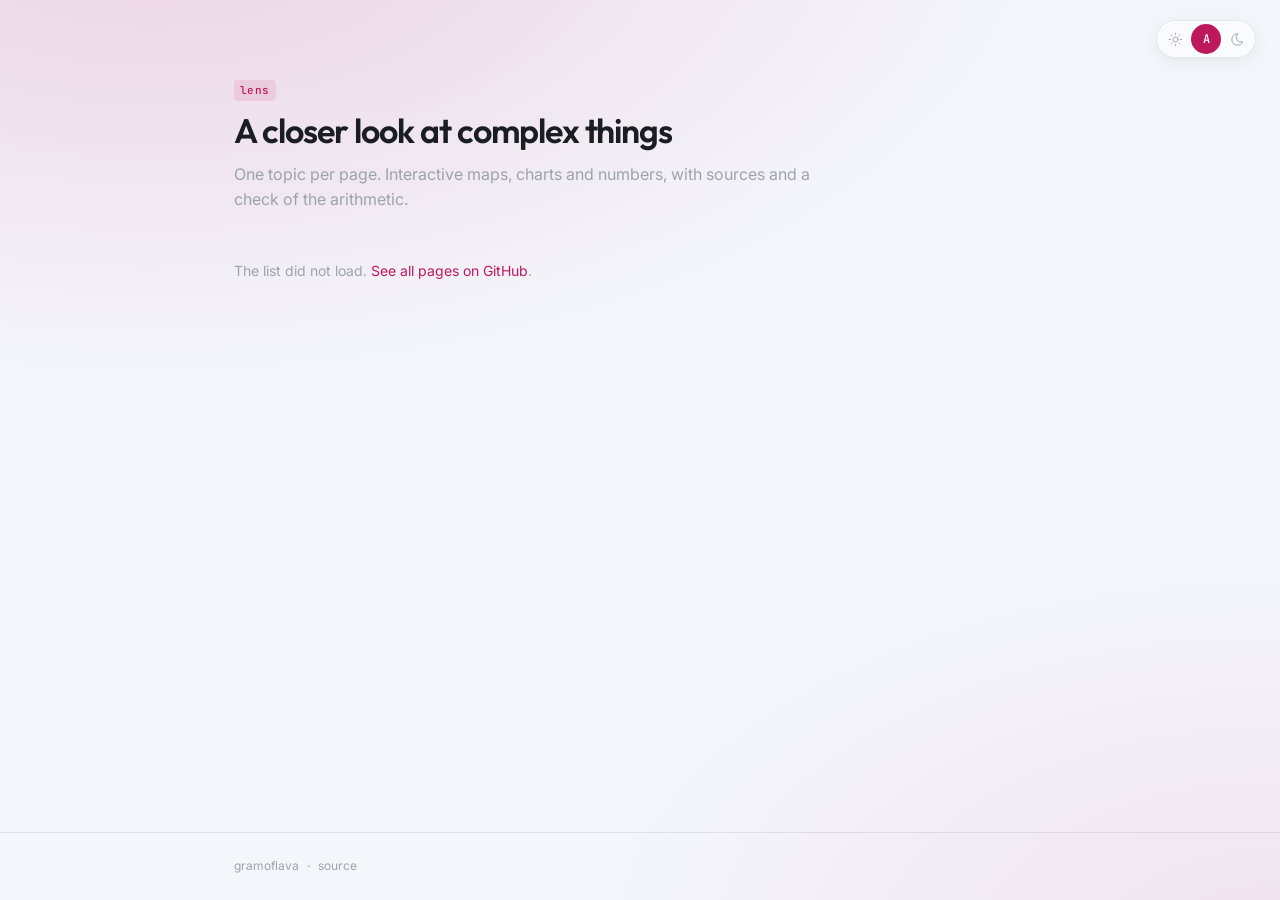
==== commit a6ec42e8: "feat: build index from pages in the repo" ====
--- a/index.html
+++ b/index.html
@@ -62,24 +62,105 @@
 
   <main class="container">
     <!--
-      Add a new page: put the .html file in the repo root,
-      then copy one <li> below and put it at the top (newest first).
+      The list builds itself: every *.html in the repo root except index.html.
+      Each page supplies its own card through <head>:
+        <title>Name · lens</title>
+        <meta name="description" content="…">
+        <meta name="date" content="YYYY-MM-DD">
+        <meta name="keywords" content="tag, tag">
     -->
-    <ol class="entries">
-      <li>
-        <a class="entry solid" href="oilmegashock26.html">
-          <span class="entry__meta">
-            <time datetime="2026-10-02">2 Oct 2026</time>
-            <span class="tag">energy</span>
-            <span class="tag">economics</span>
-          </span>
-          <span class="entry__title">Oil Megashock 2026</span>
-          <span class="entry__desc">Three shocks at once: less crude, fewer tankers, less diesel. Where the oil goes, what is closed, and how $100 crude becomes $210 diesel.</span>
-          <span class="entry__src">Based on a video · interactive price chart 2020–2030</span>
-        </a>
-      </li>
+    <ol class="entries" id="entries" aria-live="polite">
+      <li class="state"><span class="tag">loading…</span></li>
     </ol>
   </main>
+
+  <script>
+    (function () {
+      var REPO = 'gramoflava/lens', BRANCH = 'main', CACHE = 'lens:pages:v1', TTL = 10 * 60 * 1000;
+      var list = document.getElementById('entries');
+
+      function esc(s) {
+        return String(s).replace(/&/g, '&amp;').replace(/</g, '&lt;').replace(/>/g, '&gt;').replace(/"/g, '&quot;');
+      }
+      function meta(doc, name) {
+        var m = doc.querySelector('meta[name="' + name + '"]');
+        return m ? m.getAttribute('content').trim() : '';
+      }
+      function fmtDate(iso) {
+        var d = new Date(iso + 'T12:00:00');
+        return isNaN(d) ? '' : d.toLocaleDateString('en-GB', { day: 'numeric', month: 'short', year: 'numeric' });
+      }
+
+      function readCache() {
+        try {
+          var c = JSON.parse(sessionStorage.getItem(CACHE));
+          return c && Date.now() - c.t < TTL ? c.pages : null;
+        } catch (e) { return null; }
+      }
+      function writeCache(pages) {
+        try { sessionStorage.setItem(CACHE, JSON.stringify({ t: Date.now(), pages: pages })); } catch (e) { }
+      }
+
+      function listFiles() {
+        return fetch('https://api.github.com/repos/' + REPO + '/contents/?ref=' + BRANCH, {
+          headers: { Accept: 'application/vnd.github+json' }
+        }).then(function (r) {
+          if (!r.ok) throw new Error('GitHub API ' + r.status);
+          return r.json();
+        }).then(function (items) {
+          return items
+            .filter(function (it) { return it.type === 'file' && /\.html$/i.test(it.name) && it.name !== 'index.html'; })
+            .map(function (it) { return it.name; });
+        });
+      }
+
+      function readPage(file) {
+        return fetch(file, { cache: 'no-cache' })
+          .then(function (r) { if (!r.ok) throw new Error(r.status); return r.text(); })
+          .then(function (html) {
+            var doc = new DOMParser().parseFromString(html, 'text/html');
+            var title = (doc.title || file).replace(/\s*·\s*lens\s*$/i, '');
+            return {
+              file: file,
+              title: title,
+              desc: meta(doc, 'description'),
+              date: meta(doc, 'date'),
+              tags: meta(doc, 'keywords').split(',').map(function (s) { return s.trim(); }).filter(Boolean)
+            };
+          })
+          .catch(function () { return { file: file, title: file.replace(/\.html$/i, ''), desc: '', date: '', tags: [] }; });
+      }
+
+      function render(pages) {
+        if (!pages.length) {
+          list.innerHTML = '<li class="state"><span class="tag">no pages yet</span></li>';
+          return;
+        }
+        pages.sort(function (a, b) { return (b.date || '').localeCompare(a.date || '') || a.title.localeCompare(b.title); });
+        list.innerHTML = pages.map(function (p) {
+          var date = p.date ? '<time datetime="' + esc(p.date) + '">' + esc(fmtDate(p.date)) + '</time>' : '';
+          var tags = p.tags.map(function (t) { return '<span class="tag">' + esc(t) + '</span>'; }).join('');
+          return '<li><a class="entry solid" href="' + esc(p.file) + '">' +
+            '<span class="entry__meta">' + date + tags + '</span>' +
+            '<span class="entry__title">' + esc(p.title) + '</span>' +
+            (p.desc ? '<span class="entry__desc">' + esc(p.desc) + '</span>' : '') +
+            '</a></li>';
+        }).join('');
+      }
+
+      function fail() {
+        list.innerHTML = '<li class="state">The list did not load. ' +
+          '<a href="https://github.com/' + REPO + '">See all pages on GitHub</a>.</li>';
+      }
+
+      var cached = readCache();
+      if (cached) { render(cached); return; }
+      listFiles()
+        .then(function (files) { return Promise.all(files.map(readPage)); })
+        .then(function (pages) { writeCache(pages); render(pages); })
+        .catch(fail);
+    })();
+  </script>
 
   <footer class="site-footer">
     <div class="container">
--- a/lens.css
+++ b/lens.css
@@ -38,6 +38,9 @@
 
 .entries { list-style: none; display: grid; gap: var(--space-3); }
 
+.state { color: var(--text-muted); padding-block: var(--space-4); }
+.state a { color: var(--accent); }
+
 .entry {
   display: grid;
   gap: var(--space-1);
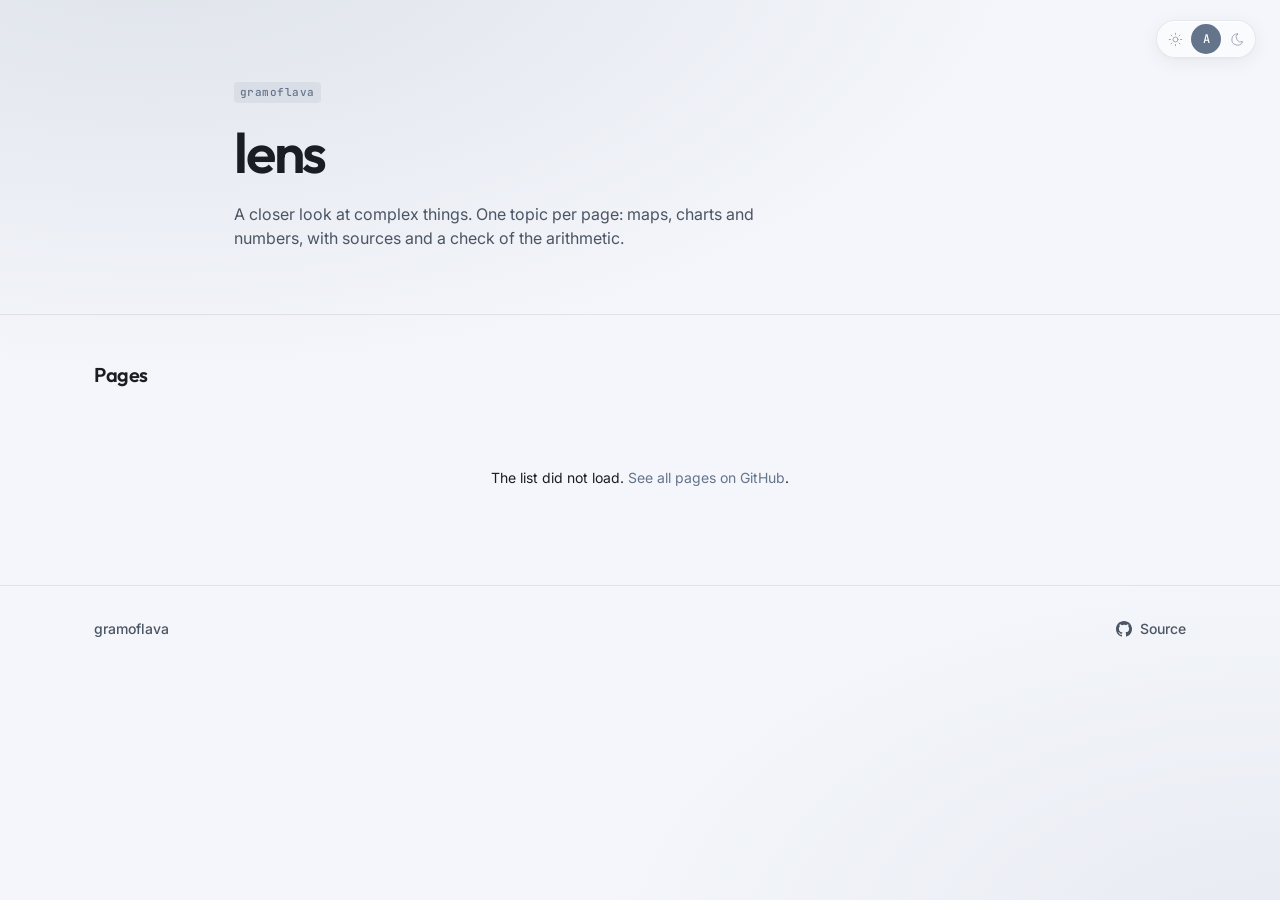
==== commit 0ce4715b: "style: whois layout and silver accent for the index" ====
--- a/index.html
+++ b/index.html
@@ -5,9 +5,9 @@
   <meta charset="UTF-8">
   <meta name="viewport" content="width=device-width, initial-scale=1.0">
   <meta name="color-scheme" content="light dark">
-  <meta name="description" content="Interactive one-page breakdowns of complex topics">
+  <meta name="description" content="A closer look at complex things: interactive one-page breakdowns">
   <meta property="og:title" content="lens · gramoflava">
-  <meta property="og:description" content="Interactive one-page breakdowns of complex topics">
+  <meta property="og:description" content="A closer look at complex things: interactive one-page breakdowns">
   <meta property="og:url" content="https://lens.gramoflava.xyz">
   <title>lens.gramoflava.xyz</title>
   <link rel="icon" href="favicon.svg" type="image/svg+xml">
@@ -33,6 +33,7 @@
 
 <body>
 
+  <!-- ── Theme toggle ─────────────────────────────────────────── -->
   <div class="theme-wrap">
     <div class="segmented segmented--icon" role="group" aria-label="Color theme" data-theme-switch>
       <button class="segmented__btn" type="button" data-theme="light" aria-label="Light" title="Light" aria-pressed="false">
@@ -52,59 +53,88 @@
     </div>
   </div>
 
+  <!-- ── Hero ─────────────────────────────────────────────────── -->
   <header class="hero">
+    <div class="container container--narrow">
+      <div class="hero-inner">
+        <div class="hero-label">
+          <a class="tag" href="https://whois.gramoflava.xyz">gramoflava</a>
+        </div>
+        <h1 class="hero-name">lens</h1>
+        <p class="hero-tagline">A closer look at complex things. One topic per page: maps, charts and numbers, with sources and a check of the arithmetic.</p>
+        <div class="hero-chips" id="chips"></div>
+      </div>
+    </div>
+  </header>
+
+  <!-- ── Pages ────────────────────────────────────────────────── -->
+  <section class="section">
     <div class="container">
-      <span class="tag">lens</span>
-      <h1>A closer look at complex things</h1>
-      <p class="lede">One topic per page. Interactive maps, charts and numbers, with sources and a check of the arithmetic.</p>
-    </div>
-  </header>
-
-  <main class="container">
-    <!--
-      The list builds itself: every *.html in the repo root except index.html.
-      Each page supplies its own card through <head>:
-        <title>Name · lens</title>
-        <meta name="description" content="…">
-        <meta name="date" content="YYYY-MM-DD">
-        <meta name="keywords" content="tag, tag">
-    -->
-    <ol class="entries" id="entries" aria-live="polite">
-      <li class="state"><span class="tag">loading…</span></li>
-    </ol>
-  </main>
+      <div class="section-header">
+        <h2>Pages</h2>
+      </div>
+      <!--
+        The list builds itself: every *.html in the repo root except index.html.
+        Each page supplies its own card through <head>:
+          <title>Name · lens</title>
+          <meta name="description" content="…">
+          <meta name="date" content="YYYY-MM-DD">
+          <meta name="keywords" content="tag, tag">
+      -->
+      <div id="pages-grid" class="projects-grid" aria-live="polite" aria-label="Pages">
+        <div class="projects-state"><span class="tag">loading&hellip;</span></div>
+      </div>
+    </div>
+  </section>
+
+  <!-- ── Footer ───────────────────────────────────────────────── -->
+  <footer class="site-footer">
+    <div class="container">
+      <div class="footer-inner">
+        <a href="https://whois.gramoflava.xyz" class="footer-name footer-link">gramoflava</a>
+        <nav class="footer-links" aria-label="Source">
+          <a href="https://github.com/gramoflava/lens" class="footer-link" target="_blank" rel="noopener">
+            <svg xmlns="http://www.w3.org/2000/svg" viewBox="0 0 24 24" fill="currentColor" aria-hidden="true">
+              <path
+                d="M12 0C5.374 0 0 5.373 0 12c0 5.302 3.438 9.8 8.207 11.387.599.111.793-.261.793-.577v-2.234c-3.338.726-4.033-1.416-4.033-1.416-.546-1.387-1.333-1.756-1.333-1.756-1.089-.745.083-.729.083-.729 1.205.084 1.839 1.237 1.839 1.237 1.07 1.834 2.807 1.304 3.492.997.107-.775.418-1.305.762-1.604-2.665-.305-5.467-1.334-5.467-5.931 0-1.311.469-2.381 1.236-3.221-.124-.303-.535-1.524.117-3.176 0 0 1.008-.322 3.301 1.23A11.509 11.509 0 0112 5.803c1.02.005 2.047.138 3.006.404 2.291-1.552 3.297-1.23 3.297-1.23.653 1.653.242 2.874.118 3.176.77.84 1.235 1.911 1.235 3.221 0 4.609-2.807 5.624-5.479 5.921.43.372.823 1.102.823 2.222v3.293c0 .319.192.694.801.576C20.566 21.797 24 17.3 24 12c0-6.627-5.373-12-12-12z" />
+            </svg>Source
+          </a>
+        </nav>
+      </div>
+    </div>
+  </footer>
 
   <script>
     (function () {
       var REPO = 'gramoflava/lens', BRANCH = 'main', CACHE = 'lens:pages:v1', TTL = 10 * 60 * 1000;
-      var list = document.getElementById('entries');
+      var grid = document.getElementById('pages-grid'), chips = document.getElementById('chips');
 
       function esc(s) {
         return String(s).replace(/&/g, '&amp;').replace(/</g, '&lt;').replace(/>/g, '&gt;').replace(/"/g, '&quot;');
       }
       function meta(doc, name) {
         var m = doc.querySelector('meta[name="' + name + '"]');
-        return m ? m.getAttribute('content').trim() : '';
+        return m ? (m.getAttribute('content') || '').trim() : '';
       }
       function fmtDate(iso) {
         var d = new Date(iso + 'T12:00:00');
         return isNaN(d) ? '' : d.toLocaleDateString('en-GB', { day: 'numeric', month: 'short', year: 'numeric' });
       }
-
       function readCache() {
-        try {
-          var c = JSON.parse(sessionStorage.getItem(CACHE));
-          return c && Date.now() - c.t < TTL ? c.pages : null;
-        } catch (e) { return null; }
+        try { var c = JSON.parse(sessionStorage.getItem(CACHE)); return c && Date.now() - c.t < TTL ? c.pages : null; }
+        catch (e) { return null; }
       }
       function writeCache(pages) {
         try { sessionStorage.setItem(CACHE, JSON.stringify({ t: Date.now(), pages: pages })); } catch (e) { }
       }
 
       function listFiles() {
+        var controller = new AbortController();
+        var timer = setTimeout(function () { controller.abort(); }, 5000);
         return fetch('https://api.github.com/repos/' + REPO + '/contents/?ref=' + BRANCH, {
-          headers: { Accept: 'application/vnd.github+json' }
+          headers: { Accept: 'application/vnd.github+json' }, signal: controller.signal
         }).then(function (r) {
+          clearTimeout(timer);
           if (!r.ok) throw new Error('GitHub API ' + r.status);
           return r.json();
         }).then(function (items) {
@@ -119,10 +149,9 @@
           .then(function (r) { if (!r.ok) throw new Error(r.status); return r.text(); })
           .then(function (html) {
             var doc = new DOMParser().parseFromString(html, 'text/html');
-            var title = (doc.title || file).replace(/\s*·\s*lens\s*$/i, '');
             return {
               file: file,
-              title: title,
+              title: (doc.title || file).replace(/\s*·\s*lens\s*$/i, ''),
               desc: meta(doc, 'description'),
               date: meta(doc, 'date'),
               tags: meta(doc, 'keywords').split(',').map(function (s) { return s.trim(); }).filter(Boolean)
@@ -133,24 +162,30 @@
 
       function render(pages) {
         if (!pages.length) {
-          list.innerHTML = '<li class="state"><span class="tag">no pages yet</span></li>';
+          grid.innerHTML = '<div class="projects-state"><span class="tag">no pages yet</span></div>';
           return;
         }
         pages.sort(function (a, b) { return (b.date || '').localeCompare(a.date || '') || a.title.localeCompare(b.title); });
-        list.innerHTML = pages.map(function (p) {
-          var date = p.date ? '<time datetime="' + esc(p.date) + '">' + esc(fmtDate(p.date)) + '</time>' : '';
-          var tags = p.tags.map(function (t) { return '<span class="tag">' + esc(t) + '</span>'; }).join('');
-          return '<li><a class="entry solid" href="' + esc(p.file) + '">' +
-            '<span class="entry__meta">' + date + tags + '</span>' +
-            '<span class="entry__title">' + esc(p.title) + '</span>' +
-            (p.desc ? '<span class="entry__desc">' + esc(p.desc) + '</span>' : '') +
-            '</a></li>';
+
+        var all = {};
+        pages.forEach(function (p) { p.tags.forEach(function (t) { all[t] = (all[t] || 0) + 1; }); });
+        chips.innerHTML = Object.keys(all).sort().map(function (t) { return '<span class="tag">' + esc(t) + '</span>'; }).join('');
+
+        grid.innerHTML = pages.map(function (p) {
+          return '<a class="project-card glass" href="' + esc(p.file) + '">' +
+            '<div class="project-card-head">' +
+            '<span class="project-name">' + esc(p.title) + '</span>' +
+            (p.date ? '<time class="project-date" datetime="' + esc(p.date) + '">' + esc(fmtDate(p.date)) + '</time>' : '') +
+            '</div>' +
+            '<p class="project-desc">' + (p.desc ? esc(p.desc) : '<span class="project-desc--empty">No description</span>') + '</p>' +
+            '<div class="project-tags">' + p.tags.map(function (t) { return '<span class="tag">' + esc(t) + '</span>'; }).join('') + '</div>' +
+            '</a>';
         }).join('');
       }
 
       function fail() {
-        list.innerHTML = '<li class="state">The list did not load. ' +
-          '<a href="https://github.com/' + REPO + '">See all pages on GitHub</a>.</li>';
+        grid.innerHTML = '<div class="projects-state">The list did not load. ' +
+          '<a href="https://github.com/' + REPO + '">See all pages on GitHub</a>.</div>';
       }
 
       var cached = readCache();
@@ -162,14 +197,6 @@
     })();
   </script>
 
-  <footer class="site-footer">
-    <div class="container">
-      <a href="https://whois.gramoflava.xyz">gramoflava</a>
-      <span>·</span>
-      <a href="https://github.com/gramoflava/lens">source</a>
-    </div>
-  </footer>
-
 </body>
 
 </html>
--- a/lens.css
+++ b/lens.css
@@ -1,19 +1,43 @@
-/* lens — index layout on top of gramof design */
-
-/* Accent. Move these lines into gramofdesign/gramof.css (accent block) when lens joins the family list. */
-:root[data-accent='lens'] { --accent: #be185d; --accent-hover: #9d174d; }
+/* lens — index layout on top of gramof design (layout borrowed from whois) */
+
+/* Accent: silver (cool slate). Lightness matches the family: 500/600 in light, 400 in dark. To make it family-wide, move these lines into the accent block of gramofdesign/gramof.css. */
+:root[data-accent='lens'] { --accent: #64748b; --accent-hover: #475569; }
 @media (prefers-color-scheme: dark) {
-  :root:not(.theme-light):not(.theme-dark)[data-accent='lens'] { --accent: #f472b6; --accent-hover: #f9a8d4; }
-}
-html.theme-dark[data-accent='lens'] { --accent: #f472b6; --accent-hover: #f9a8d4; }
-
-body { min-height: 100dvh; display: flex; flex-direction: column; }
+  :root:not(.theme-light):not(.theme-dark)[data-accent='lens'] { --accent: #94a3b8; --accent-hover: #cbd5e1; }
+}
+html.theme-dark[data-accent='lens'] { --accent: #94a3b8; --accent-hover: #cbd5e1; }
+
+body {
+  min-height: 100dvh;
+}
 
 .container {
   width: 100%;
-  max-width: var(--content-narrow);
+  max-width: var(--content-wide);
   margin-inline: auto;
   padding-inline: var(--space-6);
+}
+
+.container--narrow {
+  max-width: var(--content-narrow);
+}
+
+.section {
+  padding-block: var(--space-12);
+}
+
+.section--alt {
+  border-block: 1px solid var(--line);
+}
+
+.section-header {
+  margin-bottom: var(--space-8);
+}
+
+.section-intro {
+  margin-top: var(--space-2);
+  color: var(--text-muted);
+  font-size: var(--text-md);
 }
 
 .theme-wrap {
@@ -22,6 +46,7 @@
   right: var(--space-6);
   z-index: 100;
 }
+
 .theme-wrap .segmented {
   background: var(--glass);
   box-shadow: var(--shadow-md), var(--glass-edge);
@@ -29,41 +54,234 @@
   -webkit-backdrop-filter: blur(var(--blur-bar)) saturate(1.4);
 }
 
-.hero { padding-block: 80px var(--space-8); }
-.hero .container { display: flex; flex-direction: column; gap: var(--space-3); align-items: flex-start; }
-.hero h1 { font-size: var(--text-3xl); text-wrap: balance; }
-.lede { color: var(--text-muted); font-size: var(--text-lg); max-width: 60ch; }
-
-main { flex: 1; padding-bottom: var(--space-12); }
-
-.entries { list-style: none; display: grid; gap: var(--space-3); }
-
-.state { color: var(--text-muted); padding-block: var(--space-4); }
-.state a { color: var(--accent); }
-
-.entry {
+.hero {
+  display: flex;
+  align-items: center;
+  padding-block: 80px var(--space-12);
+  border-bottom: 1px solid var(--line);
+}
+
+.hero-inner {
+  display: flex;
+  flex-direction: column;
+  gap: var(--space-4);
+}
+
+.hero-name {
+  font-size: clamp(var(--text-3xl), 6vw, 56px);
+  letter-spacing: -0.04em;
+  animation: fade-up var(--dur-slow) var(--ease-out) both;
+  animation-delay: 70ms;
+}
+
+.hero-label {
+  animation: fade-up var(--dur-slow) var(--ease-out) both;
+}
+
+.hero-tagline {
+  max-width: 540px;
+  color: var(--text-secondary);
+  font-size: var(--text-lg);
+  line-height: 1.5;
+  animation: fade-up var(--dur-slow) var(--ease-out) both;
+  animation-delay: 140ms;
+}
+
+.hero-chips {
+  display: flex;
+  flex-wrap: wrap;
+  gap: var(--space-2);
+  animation: fade-up var(--dur-slow) var(--ease-out) both;
+  animation-delay: 200ms;
+}
+
+.projects-grid {
   display: grid;
-  gap: var(--space-1);
-  padding: var(--space-4) var(--space-5);
-  color: inherit;
+  grid-template-columns: repeat(auto-fill, minmax(280px, 1fr));
+  gap: var(--space-4);
+}
+
+.project-card {
+  display: flex;
+  flex-direction: column;
+  gap: var(--space-3);
+  padding: var(--space-5);
+  transition:
+    box-shadow var(--dur-base) var(--ease-smooth),
+    transform var(--dur-base) var(--ease-smooth),
+    border-color var(--dur-base) var(--ease-smooth),
+    background var(--dur-base) var(--ease-smooth);
+}
+
+.project-card:hover {
+  background: var(--glass-hover);
+  border-color: var(--accent);
+  box-shadow: var(--shadow-hover), var(--glass-edge);
+  transform: translateY(-2px);
+}
+
+.project-card-head,
+.project-card-foot {
+  display: flex;
+  align-items: center;
+  justify-content: space-between;
+  gap: var(--space-2);
+  min-width: 0;
+}
+
+.project-name {
+  min-width: 0;
+  overflow: hidden;
+  color: var(--text);
+  font-weight: 600;
+  text-overflow: ellipsis;
+  white-space: nowrap;
+}
+
+.project-desc {
+  flex: 1;
+  color: var(--text-secondary);
+  line-height: var(--leading-body);
+}
+
+.project-desc--empty {
+  color: var(--text-muted);
+  font-style: italic;
+}
+
+.project-links {
+  display: flex;
+  gap: var(--space-4);
+}
+
+.project-link {
+  color: var(--accent);
+  font-size: var(--text-sm);
+  font-weight: 500;
+}
+
+.project-link:hover {
+  color: var(--accent-hover);
   text-decoration: none;
-  transition: border-color var(--dur-fast) ease, transform var(--dur-fast) ease;
-}
-.entry:hover { border-color: var(--accent); }
-.entry:focus-visible { outline: none; box-shadow: 0 0 0 3px var(--accent-ring); }
-.entry__meta { display: flex; flex-wrap: wrap; gap: var(--space-2); align-items: center; font-family: var(--font-mono); font-size: var(--text-xs); color: var(--text-muted); }
-.entry__title { font-family: var(--font-display); font-size: var(--text-xl); font-weight: 600; letter-spacing: -0.02em; }
-.entry:hover .entry__title { color: var(--accent); }
-.entry__desc { color: var(--text-muted); max-width: 70ch; }
-.entry__src { font-size: var(--text-sm); color: var(--text-muted); }
-
-.site-footer { border-top: 1px solid var(--line); padding-block: var(--space-6); font-size: var(--text-sm); color: var(--text-muted); }
-.site-footer .container { display: flex; gap: var(--space-2); }
-.site-footer a { color: inherit; }
-.site-footer a:hover { color: var(--accent); }
-
-@media (max-width: 560px) {
-  .hero { padding-top: 72px; }
-  .hero h1 { font-size: var(--text-2xl); }
-  .container { padding-inline: var(--space-4); }
-}
+}
+
+.project-stars {
+  color: var(--text-muted);
+  font-family: var(--font-mono);
+  font-size: var(--text-sm);
+}
+
+.project-card { color: inherit; text-decoration: none; }
+.project-card:hover .project-name { color: var(--accent); }
+.project-card:focus-visible { outline: none; box-shadow: 0 0 0 3px var(--accent-ring); }
+.project-name { white-space: normal; font-family: var(--font-display); font-size: var(--text-lg); }
+.project-date { flex: none; color: var(--text-muted); font-family: var(--font-mono); font-size: var(--text-sm); }
+.project-tags { display: flex; flex-wrap: wrap; gap: var(--space-2); }
+
+.projects-state {
+  grid-column: 1 / -1;
+  padding-block: var(--space-12);
+  text-align: center;
+}
+
+.site-footer {
+  padding-block: var(--space-8);
+  border-top: 1px solid var(--line);
+}
+
+.footer-inner {
+  display: flex;
+  align-items: center;
+  justify-content: space-between;
+  gap: var(--space-4);
+  flex-wrap: wrap;
+}
+
+.footer-name,
+.footer-link {
+  color: var(--text-secondary);
+  font-size: var(--text-md);
+  font-weight: 500;
+}
+
+.footer-links {
+  display: flex;
+  gap: var(--space-6);
+}
+
+.footer-link {
+  display: inline-flex;
+  align-items: center;
+  gap: var(--space-2);
+}
+
+.footer-link:hover {
+  color: var(--accent);
+  text-decoration: none;
+}
+
+.footer-link svg {
+  width: var(--text-lg);
+  height: var(--text-lg);
+}
+
+.hidden {
+  display: none;
+}
+
+@keyframes fade-up {
+  from {
+    opacity: 0;
+    transform: translateY(14px);
+  }
+  to {
+    opacity: 1;
+    transform: translateY(0);
+  }
+}
+
+@media (max-width: 640px) {
+  .container {
+    padding-inline: var(--space-4);
+  }
+
+  .section {
+    padding-block: var(--space-8);
+  }
+
+  .section-header {
+    margin-bottom: var(--space-5);
+  }
+
+  .theme-wrap {
+    top: var(--space-3);
+    right: var(--space-4);
+  }
+
+  .hero {
+    padding-block: 76px var(--space-8);
+  }
+
+  .hero-name {
+    font-size: var(--text-3xl);
+  }
+
+  .projects-grid {
+    grid-template-columns: minmax(0, 1fr);
+  }
+
+  .footer-inner {
+    flex-direction: column;
+    align-items: flex-start;
+  }
+
+}
+
+@media (prefers-reduced-motion: reduce) {
+  *,
+  *::before,
+  *::after {
+    animation-duration: 0.01ms !important;
+    transition-duration: 0.01ms !important;
+  }
+}
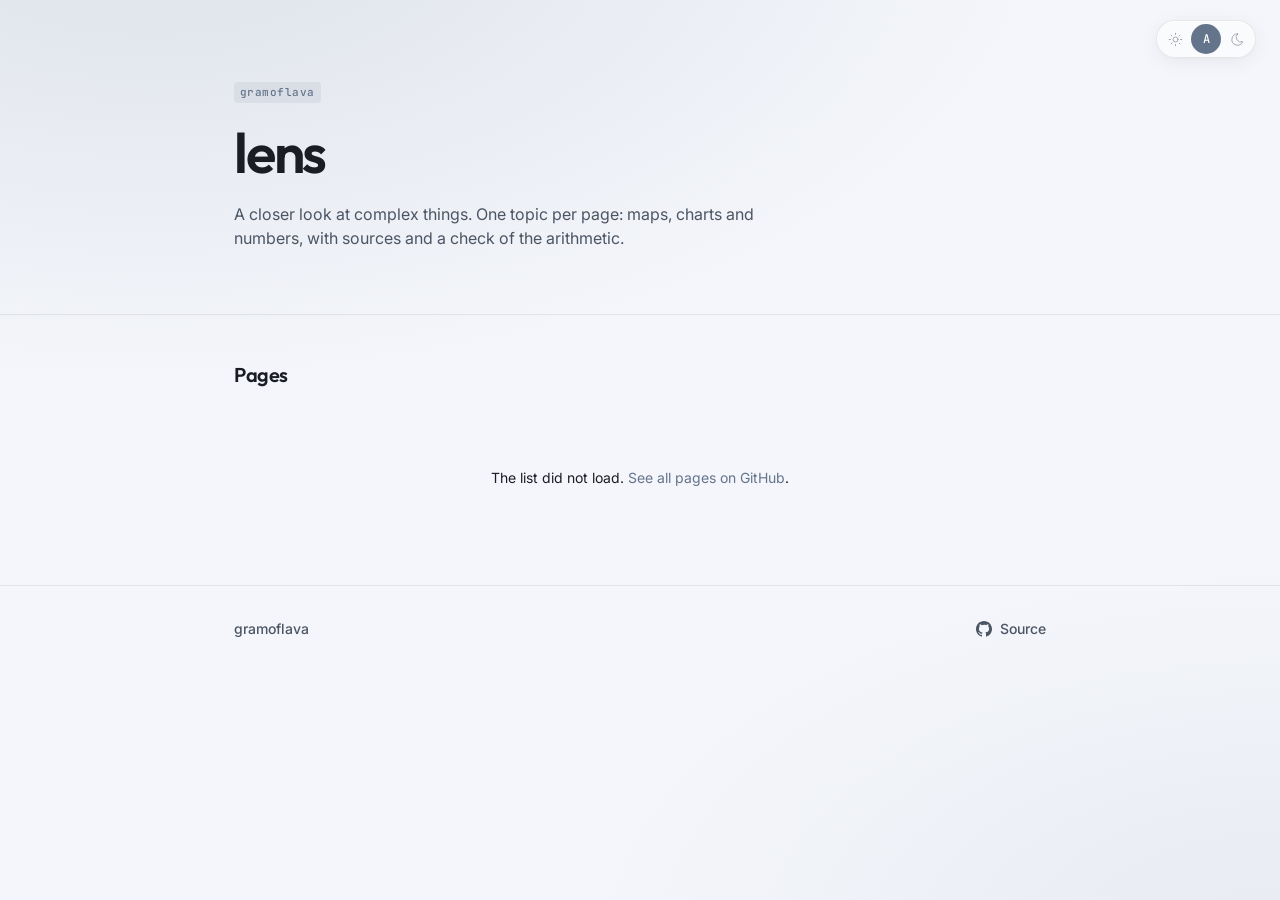
==== commit cafdde70: "style: lens accent from gramof, Tabler chart icon, tidier labels and index" ====
--- a/index.html
+++ b/index.html
@@ -27,6 +27,7 @@
     href="https://fonts.googleapis.com/css2?family=Inter:wght@400;500;600&amp;family=JetBrains+Mono:wght@400;500&amp;family=Outfit:wght@400;500;600&amp;display=swap"
     rel="stylesheet">
   <link rel="stylesheet" href="gramofdesign/gramof.css">
+  <link rel="stylesheet" href="common.css">
   <link rel="stylesheet" href="lens.css">
   <script defer src="gramofdesign/theme.js"></script>
 </head>
@@ -69,7 +70,7 @@
 
   <!-- ── Pages ────────────────────────────────────────────────── -->
   <section class="section">
-    <div class="container">
+    <div class="container container--narrow">
       <div class="section-header">
         <h2>Pages</h2>
       </div>
@@ -89,7 +90,7 @@
 
   <!-- ── Footer ───────────────────────────────────────────────── -->
   <footer class="site-footer">
-    <div class="container">
+    <div class="container container--narrow">
       <div class="footer-inner">
         <a href="https://whois.gramoflava.xyz" class="footer-name footer-link">gramoflava</a>
         <nav class="footer-links" aria-label="Source">
--- a/gramofdesign/gramof.css
+++ b/gramofdesign/gramof.css
@@ -1,6 +1,6 @@
 /* ============================================================================
    gramof design — shared design language
-   One family, five products. Shared bones, per-project accent hue.
+   One family, six products. Shared bones, per-project accent hue.
 
    Bones derive from whois (cleanest light/dark story).
    Glass surfaces derive from novaos, calmed for everyday use.
@@ -152,6 +152,7 @@
   --text-secondary: #4b5563;
   --text-muted:     #9ca3af;
   --text-on-accent: #ffffff;
+  --text-on-color:  #ffffff;   /* labels on fixed palette / chart fills, both themes */
 
   --shadow-sm:    0 1px 3px rgba(0, 0, 0, 0.05), 0 1px 2px rgba(0, 0, 0, 0.03);
   --shadow-md:    0 4px 20px rgba(0, 0, 0, 0.06), 0 1px 2px rgba(0, 0, 0, 0.03);
@@ -192,7 +193,7 @@
     --text:           #e8eaf0;
     --text-secondary: #9ca3af;
     --text-muted:     #6b7280;
-    --text-on-accent: #ffffff;
+    --text-on-accent: #0b0d12;   /* dark accents are light: white fails AA */
 
     --shadow-sm:    0 1px 3px rgba(0, 0, 0, 0.35);
     --shadow-md:    0 4px 20px rgba(0, 0, 0, 0.42);
@@ -231,7 +232,7 @@
   --text:           #e8eaf0;
   --text-secondary: #9ca3af;
   --text-muted:     #6b7280;
-  --text-on-accent: #ffffff;
+  --text-on-accent: #0b0d12;
 
   --shadow-sm:    0 1px 3px rgba(0, 0, 0, 0.35);
   --shadow-md:    0 4px 20px rgba(0, 0, 0, 0.42);
@@ -261,6 +262,7 @@
 :root[data-accent='glassbox']    { --accent: #6d3ce0; --accent-hover: #5b2fc4; }
 :root[data-accent='hexports']    { --accent: #c2410c; --accent-hover: #9f3509; }
 :root[data-accent='novaos']      { --accent: #4f46e5; --accent-hover: #4338ca; }
+:root[data-accent='lens']        { --accent: #64748b; --accent-hover: #475569; }
 
 @media (prefers-color-scheme: dark) {
   :root:not(.theme-light):not(.theme-dark)                      { --accent: #3b82f6; --accent-hover: #60a5fa; }
@@ -269,6 +271,7 @@
   :root:not(.theme-light):not(.theme-dark)[data-accent='glassbox']    { --accent: #a78bfa; --accent-hover: #c4b5fd; }
   :root:not(.theme-light):not(.theme-dark)[data-accent='hexports']    { --accent: #fb923c; --accent-hover: #fdba74; }
   :root:not(.theme-light):not(.theme-dark)[data-accent='novaos']      { --accent: #818cf8; --accent-hover: #a5b4fc; }
+  :root:not(.theme-light):not(.theme-dark)[data-accent='lens']        { --accent: #94a3b8; --accent-hover: #cbd5e1; }
 }
 
 html.theme-dark                      { --accent: #3b82f6; --accent-hover: #60a5fa; }
@@ -277,6 +280,7 @@
 html.theme-dark[data-accent='glassbox']    { --accent: #a78bfa; --accent-hover: #c4b5fd; }
 html.theme-dark[data-accent='hexports']    { --accent: #fb923c; --accent-hover: #fdba74; }
 html.theme-dark[data-accent='novaos']      { --accent: #818cf8; --accent-hover: #a5b4fc; }
+html.theme-dark[data-accent='lens']        { --accent: #94a3b8; --accent-hover: #cbd5e1; }
 
 /* Derived accent washes — always in terms of the live --accent. */
 :root {
--- a/common.css
+++ b/common.css
@@ -0,0 +1,21 @@
+/* lens — shared by index.html and every page: accent + theme switch */
+
+/* The silver `lens` accent lives in gramofdesign/gramof.css with the other product hues. */
+
+.theme-wrap {
+  position: fixed;
+  top: var(--space-5);
+  right: var(--space-6);
+  z-index: 100;
+}
+
+.theme-wrap .segmented {
+  background: var(--glass);
+  box-shadow: var(--shadow-md), var(--glass-edge);
+  backdrop-filter: blur(var(--blur-bar)) saturate(1.4);
+  -webkit-backdrop-filter: blur(var(--blur-bar)) saturate(1.4);
+}
+
+@media (max-width: 640px) {
+  .theme-wrap { top: var(--space-3); right: var(--space-4); }
+}
--- a/lens.css
+++ b/lens.css
@@ -1,11 +1,5 @@
-/* lens — index layout on top of gramof design (layout borrowed from whois) */
-
-/* Accent: silver (cool slate). Lightness matches the family: 500/600 in light, 400 in dark. To make it family-wide, move these lines into the accent block of gramofdesign/gramof.css. */
-:root[data-accent='lens'] { --accent: #64748b; --accent-hover: #475569; }
-@media (prefers-color-scheme: dark) {
-  :root:not(.theme-light):not(.theme-dark)[data-accent='lens'] { --accent: #94a3b8; --accent-hover: #cbd5e1; }
-}
-html.theme-dark[data-accent='lens'] { --accent: #94a3b8; --accent-hover: #cbd5e1; }
+/* lens — index layout on top of gramof design (layout borrowed from whois).
+   Accent and theme switch live in common.css. */
 
 body {
   min-height: 100dvh;
@@ -40,20 +34,6 @@
   font-size: var(--text-md);
 }
 
-.theme-wrap {
-  position: fixed;
-  top: var(--space-5);
-  right: var(--space-6);
-  z-index: 100;
-}
-
-.theme-wrap .segmented {
-  background: var(--glass);
-  box-shadow: var(--shadow-md), var(--glass-edge);
-  backdrop-filter: blur(var(--blur-bar)) saturate(1.4);
-  -webkit-backdrop-filter: blur(var(--blur-bar)) saturate(1.4);
-}
-
 .hero {
   display: flex;
   align-items: center;
@@ -97,7 +77,7 @@
 
 .projects-grid {
   display: grid;
-  grid-template-columns: repeat(auto-fill, minmax(280px, 1fr));
+  grid-template-columns: minmax(0, 1fr);
   gap: var(--space-4);
 }
 
@@ -253,11 +233,6 @@
     margin-bottom: var(--space-5);
   }
 
-  .theme-wrap {
-    top: var(--space-3);
-    right: var(--space-4);
-  }
-
   .hero {
     padding-block: 76px var(--space-8);
   }
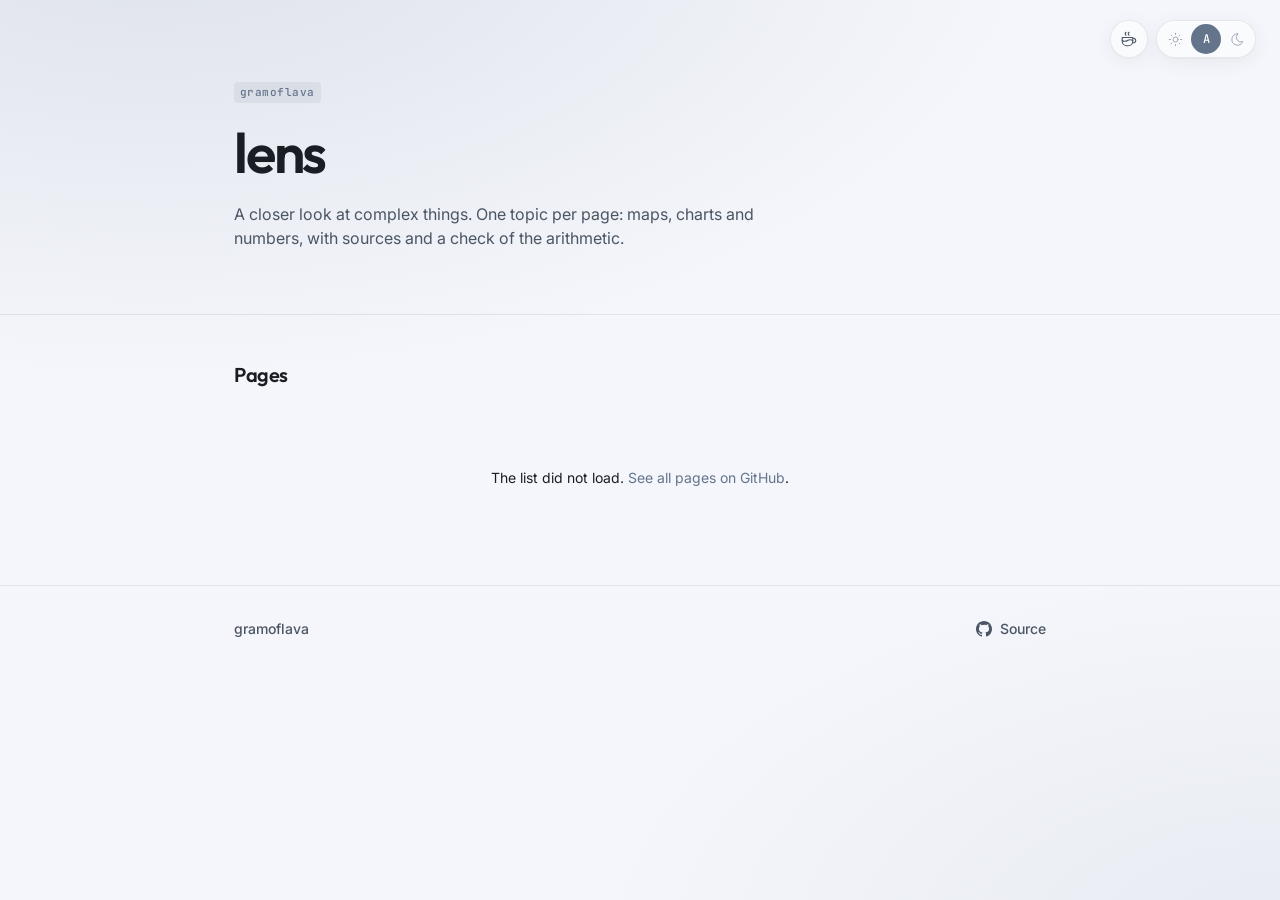
==== commit 8f73a87b: "feat: Ko-fi support button next to the theme switch" ====
--- a/index.html
+++ b/index.html
@@ -30,12 +30,14 @@
   <link rel="stylesheet" href="common.css">
   <link rel="stylesheet" href="lens.css">
   <script defer src="gramofdesign/theme.js"></script>
+  <script defer src="gramofdesign/kofi.js"></script>
 </head>
 
 <body>
 
   <!-- ── Theme toggle ─────────────────────────────────────────── -->
   <div class="theme-wrap">
+    <button class="btn btn--quiet btn--icon kofi-btn" type="button" data-kofi aria-label="Support my work" title="Support my work"><svg class="icon" viewBox="0 0 24 24" aria-hidden="true"><path d="M3 14c.83 .642 2.077 1.017 3.5 1c1.423 .017 2.67 -.358 3.5 -1c.83 -.642 2.077 -1.017 3.5 -1c1.423 -.017 2.67 .358 3.5 1"></path><path d="M8 3a2.4 2.4 0 0 0 -1 2a2.4 2.4 0 0 0 1 2M12 3a2.4 2.4 0 0 0 -1 2a2.4 2.4 0 0 0 1 2"></path><path d="M3 10h14v5a6 6 0 0 1 -6 6H9a6 6 0 0 1 -6 -6v-5zM16.746 16.726a3 3 0 1 0 .252 -5.555"></path></svg></button>
     <div class="segmented segmented--icon" role="group" aria-label="Color theme" data-theme-switch>
       <button class="segmented__btn" type="button" data-theme="light" aria-label="Light" title="Light" aria-pressed="false">
         <svg class="icon" viewBox="0 0 24 24" aria-hidden="true">
--- a/gramofdesign/gramof.css
+++ b/gramofdesign/gramof.css
@@ -1052,6 +1052,53 @@
 .stat__value { font-family: var(--font-display); font-size: var(--text-xl); font-weight: 600; letter-spacing: -0.02em; color: var(--text); }
 .stat__delta { font-size: var(--text-sm); color: var(--text-secondary); }
 
+/* ── Support panel (Ko-fi) ───────────────────────────────────────────────────
+   Any element with [data-kofi] opens it; kofi.js builds the panel on first use.
+   The trigger is an ordinary quiet icon button with icons/coffee.svg, placed in
+   the site's own chrome (app bar, or next to the theme switch).
+   -------------------------------------------------------------------------- */
+
+.kofi-panel {
+  position: fixed;
+  top: 64px;
+  right: var(--space-6);
+  z-index: 2000;
+  display: flex;
+  flex-direction: column;
+  width: 400px;
+  height: 700px;
+  max-width: calc(100vw - 2 * var(--space-6));
+  max-height: calc(100dvh - 88px);
+  overflow: hidden;
+  background: var(--glass-active);
+  border: 1px solid var(--line-strong);
+  border-radius: var(--radius-lg);
+  box-shadow: var(--shadow-lg), var(--glass-edge);
+  backdrop-filter: blur(var(--blur-panel)) saturate(1.4);
+  -webkit-backdrop-filter: blur(var(--blur-panel)) saturate(1.4);
+  animation: kofi-in var(--dur-slow) var(--ease-out);
+}
+.kofi-panel[hidden] { display: none; }
+.kofi-panel__head {
+  display: flex;
+  align-items: center;
+  justify-content: space-between;
+  gap: var(--space-2);
+  padding: var(--space-2) var(--space-2) var(--space-2) var(--space-4);
+  border-bottom: 1px solid var(--line);
+  color: var(--text-secondary);
+  font-size: var(--text-sm);
+  font-weight: 500;
+}
+.kofi-panel iframe { flex: 1; width: 100%; border: 0; background: transparent; }
+@keyframes kofi-in {
+  from { opacity: 0; transform: translateY(-8px) scale(0.98); }
+  to   { opacity: 1; transform: none; }
+}
+@media (max-width: 640px) {
+  .kofi-panel { inset: 0; width: 100vw; height: 100dvh; max-width: none; max-height: none; border-radius: 0; border: 0; }
+}
+
 /* ── Expressive tier: novaos only ───────────────────────────────────────────
    Same tokens, dialled up. Set on <html data-tier="expressive">.
    Nothing else in the family opts in.
--- a/common.css
+++ b/common.css
@@ -4,6 +4,9 @@
 
 .theme-wrap {
   position: fixed;
+  display: flex;
+  align-items: center;
+  gap: var(--space-2);
   top: var(--space-5);
   right: var(--space-6);
   z-index: 100;
@@ -16,6 +19,22 @@
   -webkit-backdrop-filter: blur(var(--blur-bar)) saturate(1.4);
 }
 
+/* Support button: same glass as the pill, same height */
+.theme-wrap .kofi-btn {
+  width: 38px;
+  height: 38px;
+  border-radius: var(--radius-pill);
+  background: var(--glass);
+  border: 1px solid var(--line);
+  box-shadow: var(--shadow-md), var(--glass-edge);
+  backdrop-filter: blur(var(--blur-bar)) saturate(1.4);
+  -webkit-backdrop-filter: blur(var(--blur-bar)) saturate(1.4);
+}
+.theme-wrap .kofi-btn:hover { color: var(--accent); background: var(--glass-hover); }
+@media (hover: none) and (pointer: coarse) {
+  .theme-wrap .kofi-btn { width: 52px; height: 52px; }
+}
+
 @media (max-width: 640px) {
   .theme-wrap { top: var(--space-3); right: var(--space-4); }
 }
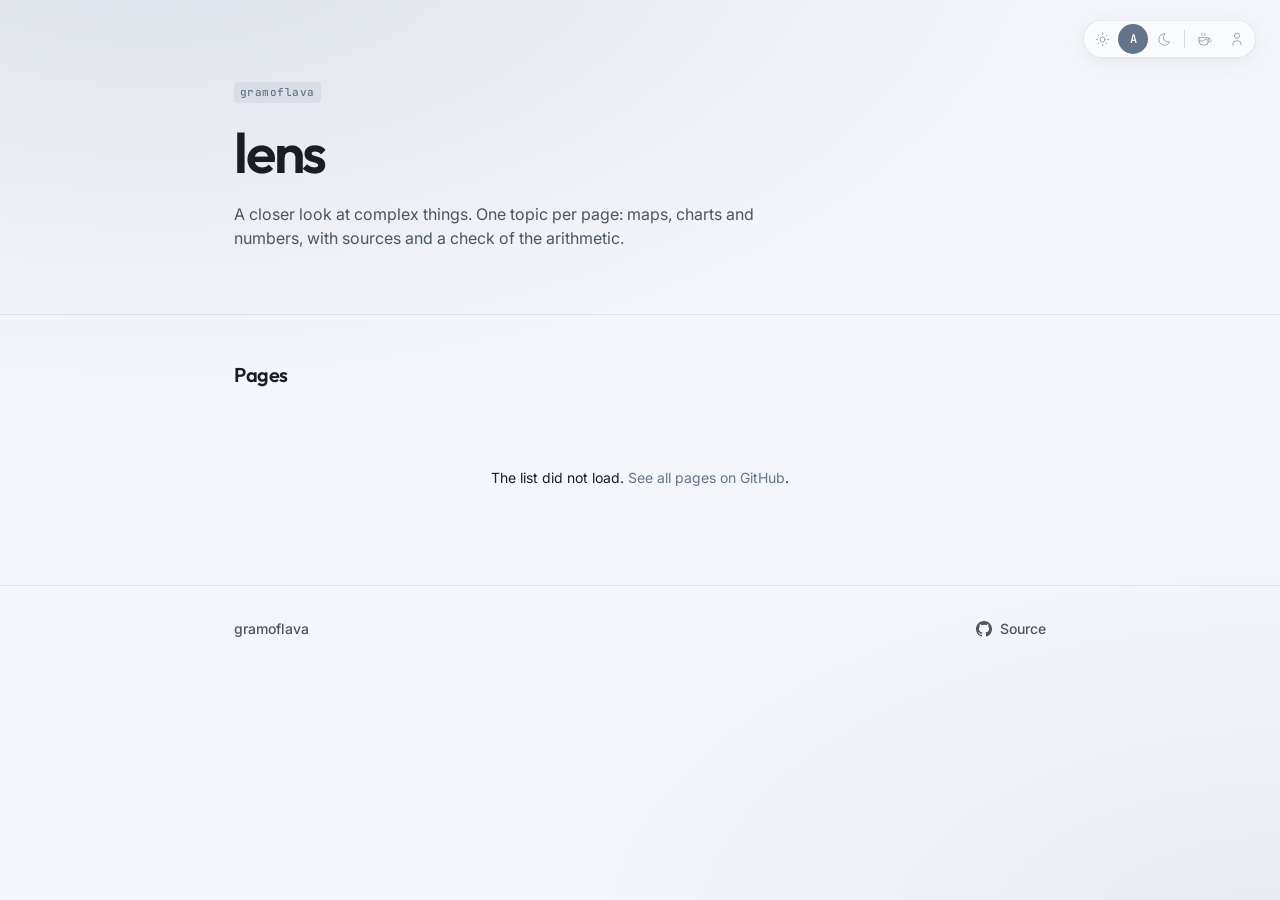
==== commit a4b5b0c9: "feat: gramof site tools; drop common.css" ====
--- a/index.html
+++ b/index.html
@@ -27,34 +27,15 @@
     href="https://fonts.googleapis.com/css2?family=Inter:wght@400;500;600&amp;family=JetBrains+Mono:wght@400;500&amp;family=Outfit:wght@400;500;600&amp;display=swap"
     rel="stylesheet">
   <link rel="stylesheet" href="gramofdesign/gramof.css">
-  <link rel="stylesheet" href="common.css">
   <link rel="stylesheet" href="lens.css">
+  <script defer src="gramofdesign/tools.js"></script>
   <script defer src="gramofdesign/theme.js"></script>
-  <script defer src="gramofdesign/kofi.js"></script>
 </head>
 
 <body>
 
-  <!-- ── Theme toggle ─────────────────────────────────────────── -->
-  <div class="theme-wrap">
-    <button class="btn btn--quiet btn--icon kofi-btn" type="button" data-kofi aria-label="Support my work" title="Support my work"><svg class="icon" viewBox="0 0 24 24" aria-hidden="true"><path d="M3 14c.83 .642 2.077 1.017 3.5 1c1.423 .017 2.67 -.358 3.5 -1c.83 -.642 2.077 -1.017 3.5 -1c1.423 -.017 2.67 .358 3.5 1"></path><path d="M8 3a2.4 2.4 0 0 0 -1 2a2.4 2.4 0 0 0 1 2M12 3a2.4 2.4 0 0 0 -1 2a2.4 2.4 0 0 0 1 2"></path><path d="M3 10h14v5a6 6 0 0 1 -6 6H9a6 6 0 0 1 -6 -6v-5zM16.746 16.726a3 3 0 1 0 .252 -5.555"></path></svg></button>
-    <div class="segmented segmented--icon" role="group" aria-label="Color theme" data-theme-switch>
-      <button class="segmented__btn" type="button" data-theme="light" aria-label="Light" title="Light" aria-pressed="false">
-        <svg class="icon" viewBox="0 0 24 24" aria-hidden="true">
-          <circle cx="12" cy="12" r="4"></circle>
-          <path d="M6.343 17.657l-1.414 1.414M6.343 6.343L4.929 4.929M17.657 6.343l1.414 -1.414M17.657 17.657l1.414 1.414M12 20v2M12 2v2M20 12h2M2 12h2"></path>
-        </svg>
-      </button>
-      <button class="segmented__btn" type="button" data-theme="auto" aria-label="Auto" title="Auto" aria-pressed="false">
-        <span>A</span>
-      </button>
-      <button class="segmented__btn" type="button" data-theme="dark" aria-label="Dark" title="Dark" aria-pressed="false">
-        <svg class="icon" viewBox="0 0 24 24" aria-hidden="true">
-          <path d="M12 3h.393a7.5 7.5 0 0 0 7.92 12.446A9 9 0 1 1 12 2.992z"></path>
-        </svg>
-      </button>
-    </div>
-  </div>
+  <!-- ── Site tools: theme · Ko-fi · whois ── -->
+  <div class="site-tools site-tools--glass site-tools--float" data-site-tools></div>
 
   <!-- ── Hero ─────────────────────────────────────────────────── -->
   <header class="hero">
--- a/gramofdesign/gramof.css
+++ b/gramofdesign/gramof.css
@@ -678,7 +678,7 @@
   white-space: nowrap;
   transition: color var(--dur-fast), background var(--dur-fast);
 }
-.segmented__btn:hover { color: var(--text); }
+.segmented__btn:hover { color: var(--text); background: var(--surface-sunk); }
 .segmented__btn[aria-pressed='true'],
 .segmented__btn.is-active { background: var(--accent); color: var(--text-on-accent); }
 .segmented__btn:focus-visible { outline: none; box-shadow: 0 0 0 3px var(--accent-ring); }
@@ -1052,12 +1052,69 @@
 .stat__value { font-family: var(--font-display); font-size: var(--text-xl); font-weight: 600; letter-spacing: -0.02em; color: var(--text); }
 .stat__delta { font-size: var(--text-sm); color: var(--text-secondary); }
 
-/* ── Support panel (Ko-fi) ───────────────────────────────────────────────────
-   Any element with [data-kofi] opens it; kofi.js builds the panel on first use.
-   The trigger is an ordinary quiet icon button with icons/coffee.svg, placed in
-   the site's own chrome (app bar, or next to the theme switch).
+/* ── Site tools: theme switch · Ko-fi · whois ─────────────────────────────────
+   One module in every site's top-right chrome, rendered by tools.js from an
+   empty [data-site-tools] element. Buttons are circles inside a pill with 3px
+   padding, so every hover shape is concentric with its container.
    -------------------------------------------------------------------------- */
 
+.site-tools {
+  display: inline-flex;
+  align-items: center;
+  gap: 2px;
+  padding: 3px;
+  background: var(--surface);
+  border: 1px solid var(--line);
+  border-radius: var(--radius-pill);
+  box-shadow: var(--shadow-sm);
+}
+.site-tools .segmented { padding: 0; background: none; border: 0; box-shadow: none; }
+.site-tools__sep { width: 1px; height: 18px; margin: 0 3px; background: var(--line-strong); }
+.site-tools__btn {
+  display: inline-flex;
+  align-items: center;
+  justify-content: center;
+  flex: none;
+  width: 30px;
+  height: 30px;
+  padding: 0;
+  color: var(--text-muted);
+  background: transparent;
+  border: 0;
+  border-radius: var(--radius-pill);
+  cursor: pointer;
+  text-decoration: none;
+  transition: color var(--dur-fast), background var(--dur-fast);
+}
+.site-tools__btn:hover { color: var(--text); background: var(--surface-sunk); text-decoration: none; }
+.site-tools__btn[aria-expanded='true'] { color: var(--accent); }
+.site-tools__btn:focus-visible { outline: none; box-shadow: 0 0 0 3px var(--accent-ring); }
+.site-tools__btn svg {
+  width: 16px; height: 16px; display: block;
+  fill: none; stroke: currentColor; stroke-width: 1.5; stroke-linecap: round; stroke-linejoin: round;
+}
+
+/* For pages without an app bar: glass, and pinned to the corner. */
+.site-tools--glass {
+  background: var(--glass);
+  box-shadow: var(--shadow-md), var(--glass-edge);
+  backdrop-filter: blur(var(--blur-bar)) saturate(1.4);
+  -webkit-backdrop-filter: blur(var(--blur-bar)) saturate(1.4);
+}
+.site-tools--float { position: fixed; top: var(--space-5); right: var(--space-6); z-index: 100; }
+@media (max-width: 640px) {
+  .site-tools--float { top: var(--space-3); right: var(--space-4); }
+}
+@media (hover: none) and (pointer: coarse) {
+  .site-tools__btn { width: 44px; height: 44px; }
+}
+/* Phones: five 44px targets do not fit an app bar next to anything else. */
+@media (max-width: 480px) {
+  .site-tools__btn,
+  .site-tools .segmented--icon .segmented__btn { width: 36px; height: 36px; min-height: 36px; }
+}
+
+/* Ko-fi panel, opened from the coffee button (or any [data-kofi]). */
 .kofi-panel {
   position: fixed;
   top: 64px;
@@ -1105,7 +1162,6 @@
    -------------------------------------------------------------------------- */
 
 :root[data-tier='expressive'] {
-  --font-sans: 'Outfit', 'Inter', -apple-system, sans-serif;
   --dur-slow: 380ms;
   --blur-panel: 56px;
   --blur-bar:   56px;
@@ -1115,17 +1171,33 @@
   --glass-hover:  rgba(30, 30, 35, 0.50);
   --glass-active: rgba(40, 40, 45, 0.60);
   --shadow-lg: 0 20px 60px rgba(0, 0, 0, 0.7);
+  --text-muted: #8b93a1;   /* one step up: hints sit on moving colour */
 }
 :root[data-tier='expressive'].theme-light {
+  --text-muted:   #6b7280;
   --glass:        rgba(255, 255, 255, 0.55);
   --glass-hover:  rgba(255, 255, 255, 0.72);
   --glass-active: rgba(255, 255, 255, 0.90);
 }
 @media (prefers-color-scheme: light) {
   :root[data-tier='expressive']:not(.theme-light):not(.theme-dark) {
+    --text-muted:   #6b7280;
     --glass:        rgba(255, 255, 255, 0.55);
     --glass-hover:  rgba(255, 255, 255, 0.72);
     --glass-active: rgba(255, 255, 255, 0.90);
+  }
+}
+
+/* Auto + system dark: the plain dark block above is more specific than
+   :root[data-tier], so restate the expressive values here. Without this, Auto
+   and Dark rendered different glass and shadows. */
+@media (prefers-color-scheme: dark) {
+  :root[data-tier='expressive']:not(.theme-light):not(.theme-dark) {
+    --glass:        rgba(20, 20, 25, 0.40);
+    --glass-hover:  rgba(30, 30, 35, 0.50);
+    --glass-active: rgba(40, 40, 45, 0.60);
+    --shadow-lg:    0 20px 60px rgba(0, 0, 0, 0.7);
+    --text-muted:   #8b93a1;
   }
 }
 
--- a/lens.css
+++ b/lens.css
@@ -1,5 +1,5 @@
 /* lens — index layout on top of gramof design (layout borrowed from whois).
-   Accent and theme switch live in common.css. */
+   Accent and site tools come from gramofdesign. */
 
 body {
   min-height: 100dvh;
